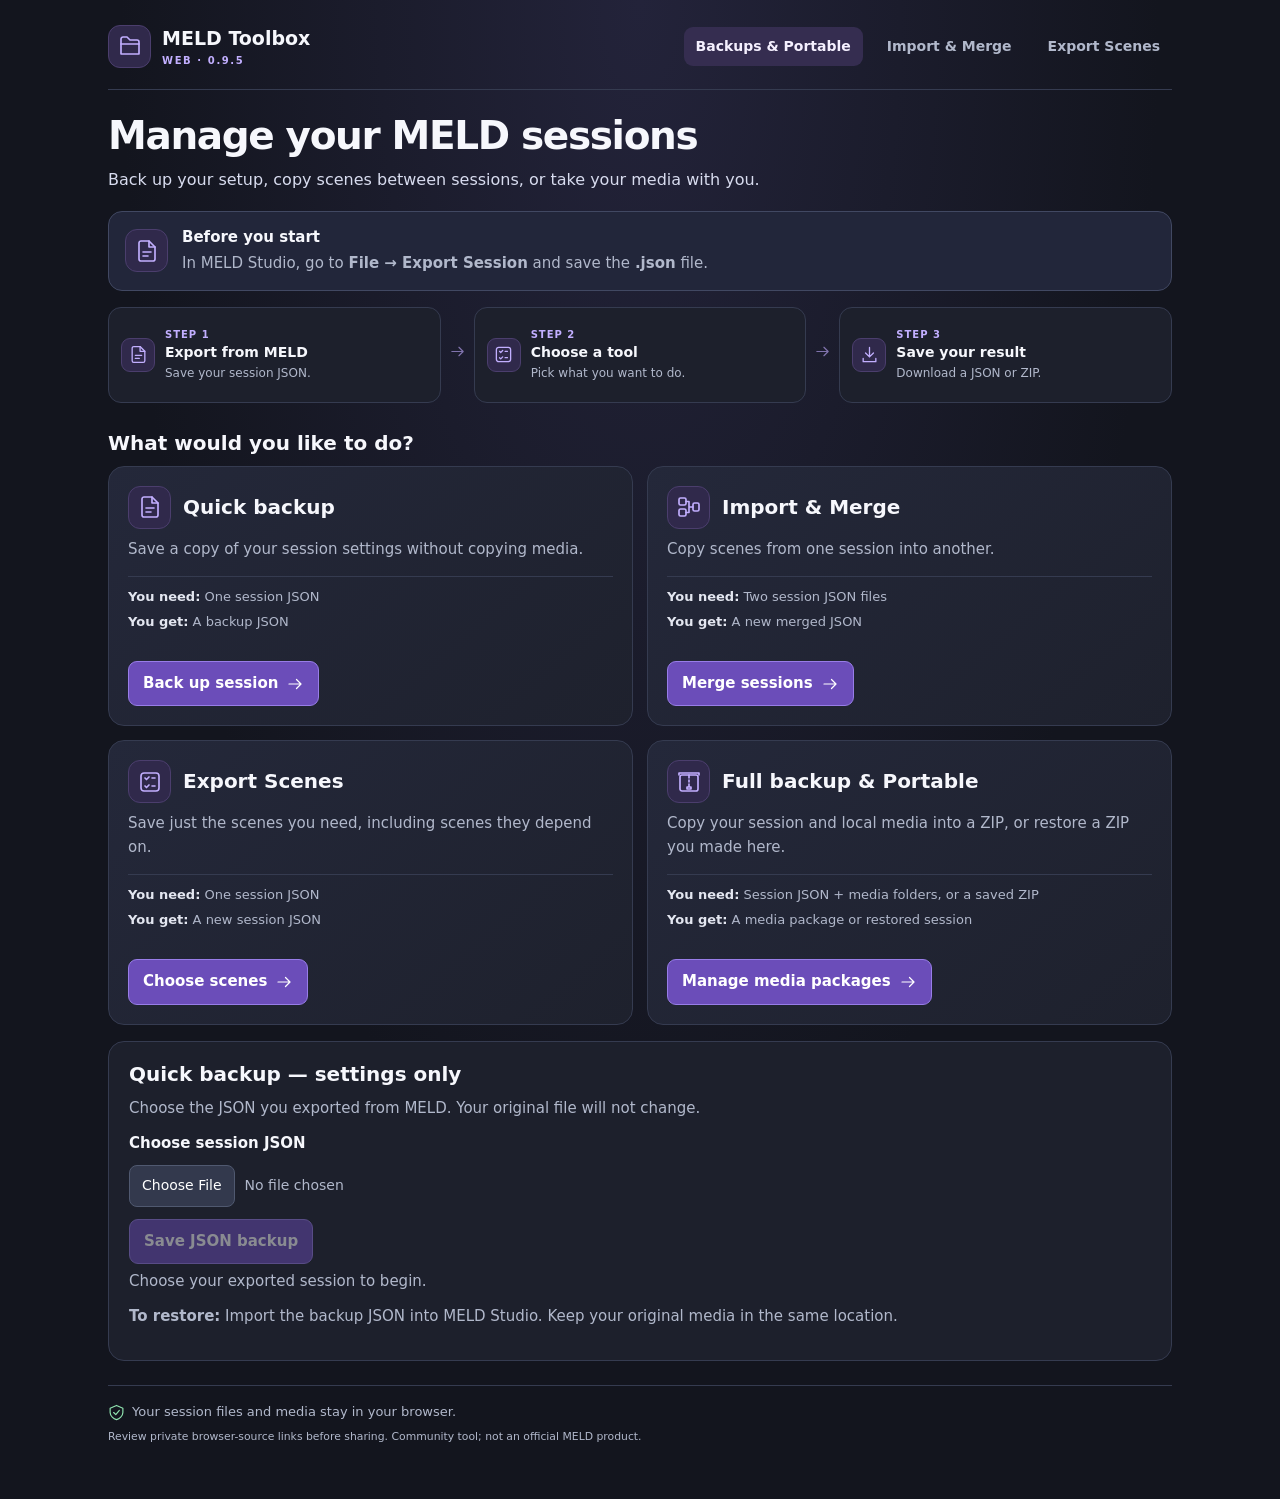
==== index.html @ 85352651 "Add files via upload" ====
<!doctype html>
<html lang="en"><head><meta charset="utf-8"/><meta content="width=device-width, initial-scale=1" name="viewport"/><meta content="default-src 'none'; script-src 'self'; style-src 'self' 'unsafe-inline'; img-src 'self' data: blob:; connect-src 'none'; base-uri 'none'; form-action 'none'; object-src 'none'" http-equiv="Content-Security-Policy"/><title>MELD Toolbox | Backups</title><link href="style.css" rel="stylesheet"/></head><body><main><header class="topbar"><a class="brand" href="index.html"><span class="brandmark"><svg aria-hidden="true" viewBox="0 0 24 24" fill="none" stroke="currentColor" stroke-width="1.65" stroke-linecap="round" stroke-linejoin="round"><path d="M3 7V5a2 2 0 0 1 2-2h4l3 3h7a2 2 0 0 1 2 2v12H3z"/><path d="M3 10h18"/></svg></span><span>MELD Toolbox<small>WEB · 0.9.5</small></span></a><nav aria-label="Main navigation"><a href="index.html" aria-current="page">Backups &amp; Portable</a><a href="production-merge.html">Import &amp; Merge</a><a href="production-manager.html">Export Scenes</a></nav></header><section class="intro"><h1>Manage your MELD sessions</h1><p class="lead">Back up your setup, copy scenes between sessions, or take your media with you.</p><div class="start"><span class="symbol"><svg aria-hidden="true" viewBox="0 0 24 24" fill="none" stroke="currentColor" stroke-width="1.65" stroke-linecap="round" stroke-linejoin="round"><path d="M14 2H6a2 2 0 0 0-2 2v16a2 2 0 0 0 2 2h12a2 2 0 0 0 2-2V8z"/><path d="M14 2v6h6M8 13h8M8 17h5"/></svg></span><div><strong>Before you start</strong><p>In MELD Studio, go to <strong>File → Export Session</strong> and save the <strong>.json</strong> file.</p></div></div><div class="flow" aria-label="Workflow"><div class="flow-step"><span class="symbol"><svg aria-hidden="true" viewBox="0 0 24 24" fill="none" stroke="currentColor" stroke-width="1.65" stroke-linecap="round" stroke-linejoin="round"><path d="M14 2H6a2 2 0 0 0-2 2v16a2 2 0 0 0 2 2h12a2 2 0 0 0 2-2V8z"/><path d="M14 2v6h6M8 13h8M8 17h5"/></svg></span><div><span class="step-index">STEP 1</span><strong>Export from MELD</strong><small>Save your session JSON.</small></div></div><span class="flow-arrow"><svg aria-hidden="true" viewBox="0 0 24 24" fill="none" stroke="currentColor" stroke-width="1.65" stroke-linecap="round" stroke-linejoin="round"><path d="M4 12h16m-6-6 6 6-6 6"/></svg></span><div class="flow-step"><span class="symbol"><svg aria-hidden="true" viewBox="0 0 24 24" fill="none" stroke="currentColor" stroke-width="1.65" stroke-linecap="round" stroke-linejoin="round"><rect x="3" y="3" width="18" height="18" rx="3"/><path d="m7 8 1.5 1.5L11 7m-4 9 1.5 1.5L11 15M14 8h3m-3 8h3"/></svg></span><div><span class="step-index">STEP 2</span><strong>Choose a tool</strong><small>Pick what you want to do.</small></div></div><span class="flow-arrow"><svg aria-hidden="true" viewBox="0 0 24 24" fill="none" stroke="currentColor" stroke-width="1.65" stroke-linecap="round" stroke-linejoin="round"><path d="M4 12h16m-6-6 6 6-6 6"/></svg></span><div class="flow-step"><span class="symbol"><svg aria-hidden="true" viewBox="0 0 24 24" fill="none" stroke="currentColor" stroke-width="1.65" stroke-linecap="round" stroke-linejoin="round"><path d="M12 3v12m-5-5 5 5 5-5M4 17v4h16v-4"/></svg></span><div><span class="step-index">STEP 3</span><strong>Save your result</strong><small>Download a JSON or ZIP.</small></div></div></div></section><h2 class="section-title">What would you like to do?</h2><div class="workflow-grid"><section class="workflow"><div class="card-top"><span class="symbol"><svg aria-hidden="true" viewBox="0 0 24 24" fill="none" stroke="currentColor" stroke-width="1.65" stroke-linecap="round" stroke-linejoin="round"><path d="M14 2H6a2 2 0 0 0-2 2v16a2 2 0 0 0 2 2h12a2 2 0 0 0 2-2V8z"/><path d="M14 2v6h6M8 13h8M8 17h5"/></svg></span><h2>Quick backup</h2></div><p>Save a copy of your session settings without copying media.</p><div class="meta"><span><b>You need:</b> One session JSON</span><span><b>You get:</b> A backup JSON</span></div><a class="action primary" href="#quick-backup">Back up session <svg style="width:18px;height:18px" aria-hidden="true" viewBox="0 0 24 24" fill="none" stroke="currentColor" stroke-width="1.65" stroke-linecap="round" stroke-linejoin="round"><path d="M4 12h16m-6-6 6 6-6 6"/></svg></a></section><section class="workflow"><div class="card-top"><span class="symbol"><svg aria-hidden="true" viewBox="0 0 24 24" fill="none" stroke="currentColor" stroke-width="1.65" stroke-linecap="round" stroke-linejoin="round"><rect x="2" y="3" width="7" height="7" rx="1.5"/><rect x="2" y="14" width="7" height="7" rx="1.5"/><rect x="16" y="8" width="6" height="8" rx="1.5"/><path d="M9 6.5h3v11H9m3-5.5h4"/></svg></span><h2>Import &amp; Merge</h2></div><p>Copy scenes from one session into another.</p><div class="meta"><span><b>You need:</b> Two session JSON files</span><span><b>You get:</b> A new merged JSON</span></div><a class="action primary" href="production-merge.html">Merge sessions <svg style="width:18px;height:18px" aria-hidden="true" viewBox="0 0 24 24" fill="none" stroke="currentColor" stroke-width="1.65" stroke-linecap="round" stroke-linejoin="round"><path d="M4 12h16m-6-6 6 6-6 6"/></svg></a></section><section class="workflow"><div class="card-top"><span class="symbol"><svg aria-hidden="true" viewBox="0 0 24 24" fill="none" stroke="currentColor" stroke-width="1.65" stroke-linecap="round" stroke-linejoin="round"><rect x="3" y="3" width="18" height="18" rx="3"/><path d="m7 8 1.5 1.5L11 7m-4 9 1.5 1.5L11 15M14 8h3m-3 8h3"/></svg></span><h2>Export Scenes</h2></div><p>Save just the scenes you need, including scenes they depend on.</p><div class="meta"><span><b>You need:</b> One session JSON</span><span><b>You get:</b> A new session JSON</span></div><a class="action primary" href="production-manager.html">Choose scenes <svg style="width:18px;height:18px" aria-hidden="true" viewBox="0 0 24 24" fill="none" stroke="currentColor" stroke-width="1.65" stroke-linecap="round" stroke-linejoin="round"><path d="M4 12h16m-6-6 6 6-6 6"/></svg></a></section><section class="workflow"><div class="card-top"><span class="symbol"><svg aria-hidden="true" viewBox="0 0 24 24" fill="none" stroke="currentColor" stroke-width="1.65" stroke-linecap="round" stroke-linejoin="round"><rect x="3" y="5" width="18" height="16" rx="2"/><path d="M2 5V3h20v2M12 5v3m0 2v2m0 2v3m-2 0h4v2h-4z"/></svg></span><h2>Full backup &amp; Portable</h2></div><p>Copy your session and local media into a ZIP, or restore a ZIP you made here.</p><div class="meta"><span><b>You need:</b> Session JSON + media folders, or a saved ZIP</span><span><b>You get:</b> A media package or restored session</span></div><a class="action primary" href="portable.html">Manage media packages <svg style="width:18px;height:18px" aria-hidden="true" viewBox="0 0 24 24" fill="none" stroke="currentColor" stroke-width="1.65" stroke-linecap="round" stroke-linejoin="round"><path d="M4 12h16m-6-6 6 6-6 6"/></svg></a></section></div><section class="panel" id="quick-backup"><h2>Quick backup — settings only</h2><p>Choose the JSON you exported from MELD. Your original file will not change.</p><label for="sessionFile"><strong>Choose session JSON</strong></label><input type="file" id="sessionFile" accept=".json,application/json"><button id="save" class="primary" disabled>Save JSON backup</button><p id="status" role="status" aria-live="polite">Choose your exported session to begin.</p><p><strong>To restore:</strong> Import the backup JSON into MELD Studio. Keep your original media in the same location.</p></section><footer><span><svg aria-hidden="true" viewBox="0 0 24 24" fill="none" stroke="currentColor" stroke-width="1.65" stroke-linecap="round" stroke-linejoin="round"><path d="m12 2 9 4v6c0 5-5 9-9 10-4-1-9-5-9-10V6z"/><path d="m8 12 3 3 5-6"/></svg> Your session files and media stay in your browser.</span><small>Review private browser-source links before sharing. Community tool; not an official MELD product.</small></footer></main><script src="backup-web.js"></script></body></html>
---- style.css ----
:root{color-scheme:dark;--bg:#13151e;--panel:#1d202c;--panel2:#242839;--border:#353b50;--muted:#b1b8cb;--text:#f6f7fc;--purple:#c2afff;--accent:#8064d8;--green:#90e4b0;--red:#ffabb1;--gold:#f2d091}*{box-sizing:border-box}body{margin:0;background:radial-gradient(ellipse at 50% 0,#23233a 0,transparent 520px),var(--bg);color:var(--text);font:15px/1.55 system-ui,-apple-system,"Segoe UI",sans-serif}main{max-width:1120px;margin:auto;padding:24px 28px 38px}a{color:var(--purple)}.topbar,.row,nav{display:flex;align-items:center;gap:12px;flex-wrap:wrap}.topbar{justify-content:space-between;border-bottom:1px solid var(--border);padding-bottom:20px;margin-bottom:24px}.brand{display:flex;align-items:center;gap:11px;color:var(--text);font-size:19px;font-weight:750;text-decoration:none}.brand small{display:block;letter-spacing:1.6px;font-size:10px;color:var(--purple)}.brandmark,.symbol{display:inline-flex;align-items:center;justify-content:center;color:var(--purple);background:#30294b;border:1px solid #4b3e6d;border-radius:12px;width:43px;height:43px;flex:0 0 auto}.brandmark svg,.symbol svg{width:24px;height:24px}nav a{color:var(--muted);text-decoration:none;padding:9px 12px;border-radius:9px;font-size:14px;font-weight:600}nav a[aria-current]{background:#352d50;color:#f5f0ff}nav a:hover{background:var(--panel2);color:#fff}h1{font-size:clamp(28px,4vw,39px);line-height:1.14;letter-spacing:-.035em;margin:0 0 10px}h2{font-size:20px;line-height:1.25;margin:0 0 10px}h3{font-size:16px;margin:0 0 6px}p{margin:6px 0 12px;color:var(--muted)}.lead{font-size:16px;max-width:800px;color:#d8dcef;margin-bottom:18px}.start{display:flex;gap:14px;align-items:center;background:#22263a;border:1px solid #414862;border-radius:14px;padding:14px 16px;margin:16px 0}.start p{margin:3px 0 0}.start strong{font-size:15px}.flow{display:flex;align-items:center;gap:8px;margin:16px 0 24px}.flow-step{flex:1;min-width:0;display:flex;gap:10px;align-items:center;background:var(--panel);border:1px solid var(--border);border-radius:13px;padding:12px;min-height:96px}.flow-step .symbol{width:34px;height:34px;border-radius:9px}.flow-step .symbol svg{width:19px;height:19px}.step-index{font-size:10px;letter-spacing:1px;color:var(--purple);font-weight:750;display:block}.flow-step strong{display:block;font-size:14px}.flow-step small{display:block;font-size:12px;color:var(--muted)}.flow-arrow{color:#8073ad;flex:0 0 17px}.flow-arrow svg{width:17px;height:17px}.panel{background:var(--panel);border:1px solid var(--border);border-radius:16px;padding:20px;margin:16px 0;min-width:0}.workflow-grid,.columns,.subgrid{display:grid;grid-template-columns:repeat(2,minmax(0,1fr));gap:14px}.workflow{background:linear-gradient(140deg,#24283a,#1e212d);border:1px solid var(--border);border-radius:16px;padding:19px;display:flex;flex-direction:column;gap:9px;min-width:0}.workflow h2{margin:0}.workflow p{margin:0}.workflow .action{margin-top:auto;align-self:flex-start}.card-top{display:flex;gap:12px;align-items:center}.meta{display:grid;gap:5px;margin:6px 0 10px;padding:10px 0;border-top:1px solid var(--border);font-size:13px;color:var(--muted)}.meta b{color:#e3e6f0}.card{background:#171a24;border:1px solid var(--border);border-radius:12px;padding:16px;min-width:0}.grid{display:grid;grid-template-columns:repeat(auto-fit,minmax(128px,1fr));gap:10px}.stat{background:#171a24;border:1px solid var(--border);padding:12px;border-radius:10px}.stat b{display:block;font-size:23px}.stat small{color:var(--muted)}button,input,select{font:inherit}button,.action{display:inline-flex;align-items:center;justify-content:center;gap:8px;background:#33394d;border:1px solid #4b536c;border-radius:9px;padding:10px 14px;color:#fff;text-decoration:none;cursor:pointer;font-weight:650;min-height:42px}button.primary,.action.primary,#save{background:#6b4db9;border-color:#987de8}button:hover:not(:disabled),.action:hover{filter:brightness(1.14)}button:disabled{opacity:.48;cursor:not-allowed}button:focus-visible,a:focus-visible,input:focus-visible,select:focus-visible{outline:3px solid var(--purple);outline-offset:3px}input[type=file]{display:block;margin:10px 0 12px;max-width:100%;width:100%;font-size:14px;color:var(--muted)}input::file-selector-button{font:inherit;background:#33394d;color:#fff;border:1px solid #505970;padding:9px 12px;border-radius:8px;cursor:pointer;margin-right:10px}input:disabled::file-selector-button{opacity:.45;cursor:not-allowed}select,input[type=text],#search{background:#151822;color:var(--text);border:1px solid #4c556f;border-radius:8px;padding:9px;max-width:100%}input[type=text],#search{width:100%;margin:8px 0}input[type=checkbox],input[type=radio]{accent-color:#a58af3;flex-shrink:0;width:17px;height:17px;vertical-align:middle;margin:0 7px 0 0}label{cursor:pointer}small,.helper{color:var(--muted)}.ok{color:var(--green)!important}.err{color:var(--red)!important}.warn{color:var(--gold)!important}.notice{border-left:3px solid #bc9857;background:#2b271f;color:#f2dfb9;padding:12px 15px;margin:12px 0;border-radius:0 9px 9px 0}.notice p{color:inherit}.scene{display:flex;align-items:flex-start;gap:12px;justify-content:space-between;border-bottom:1px solid var(--border);padding:11px 4px}.scene label{display:flex;align-items:center;gap:5px;flex:1}.scene>div:first-child{flex:1;min-width:0}.scene small{display:block;overflow-wrap:anywhere}.policy{min-width:145px}.scroll{max-height:470px;overflow:auto}.asset{padding:12px 0;border-top:1px solid var(--border);overflow-wrap:anywhere}.asset input{margin:8px 0}#scenes{max-height:300px;overflow:auto}#assets{max-height:480px;overflow:auto}#report,#buildStatus,#restoreStatus,#status{white-space:pre-wrap;overflow-wrap:anywhere}.mode-card{display:block;border:1px solid var(--border);background:#171a24;border-radius:12px;padding:12px;margin:8px 0}.mode-card small{display:block;margin:4px 0 0 25px}.mode-card:has(input:checked){border-color:#9982e8;background:#2b2641}.choices{display:grid;grid-template-columns:repeat(4,minmax(0,1fr));gap:9px;margin:12px 0}.choice{background:#171a24;border:1px solid var(--border);border-radius:11px;padding:12px}.choice strong,.choice small{display:block}.choice svg{width:100%;max-width:112px;height:36px;display:block;margin:0 0 7px}.panel label.row{align-items:flex-start;flex-wrap:nowrap;margin:12px 0}table{width:100%;border-collapse:collapse}th,td{text-align:left;vertical-align:top;padding:8px 6px;border-bottom:1px solid var(--border);overflow-wrap:anywhere}th{color:var(--muted);font-size:12px}.section-title{margin-top:28px}.jump{display:flex;gap:12px;flex-wrap:wrap;margin:12px 0}footer{border-top:1px solid var(--border);margin-top:24px;padding:16px 0;color:var(--muted);font-size:13px;display:grid;gap:6px}footer span{display:flex;align-items:center;gap:7px}footer svg{width:17px;height:17px;color:var(--green)}[hidden]{display:none!important}@media(max-width:850px){.flow{display:grid;grid-template-columns:repeat(2,minmax(0,1fr))}.flow-arrow{display:none}.choices{grid-template-columns:repeat(2,minmax(0,1fr))}.topbar{gap:15px}}@media(max-width:600px){main{padding:16px}.workflow-grid,.columns,.subgrid,.flow{grid-template-columns:1fr}.flow-step{min-height:70px}.panel{padding:15px}.scene{flex-wrap:wrap}.policy{min-width:120px}nav{gap:3px}nav a{padding:8px;font-size:13px}.choices{grid-template-columns:1fr 1fr}.row{gap:8px}}
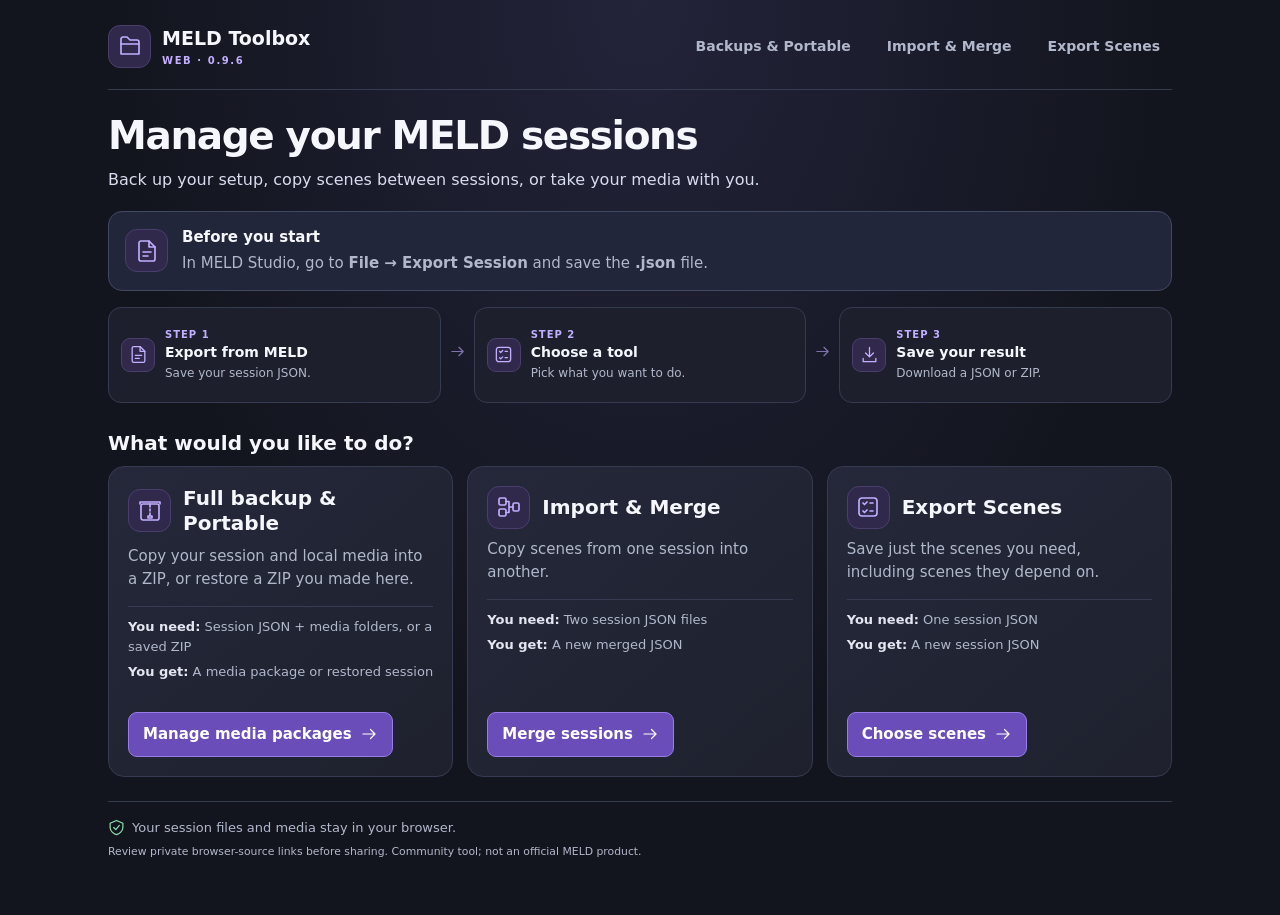
==== commit 72605551: "Add files via upload" ====
--- a/index.html
+++ b/index.html
@@ -1,2 +1,3 @@
-<!doctype html>
-<html lang="en"><head><meta charset="utf-8"/><meta content="width=device-width, initial-scale=1" name="viewport"/><meta content="default-src 'none'; script-src 'self'; style-src 'self' 'unsafe-inline'; img-src 'self' data: blob:; connect-src 'none'; base-uri 'none'; form-action 'none'; object-src 'none'" http-equiv="Content-Security-Policy"/><title>MELD Toolbox | Backups</title><link href="style.css" rel="stylesheet"/></head><body><main><header class="topbar"><a class="brand" href="index.html"><span class="brandmark"><svg aria-hidden="true" viewBox="0 0 24 24" fill="none" stroke="currentColor" stroke-width="1.65" stroke-linecap="round" stroke-linejoin="round"><path d="M3 7V5a2 2 0 0 1 2-2h4l3 3h7a2 2 0 0 1 2 2v12H3z"/><path d="M3 10h18"/></svg></span><span>MELD Toolbox<small>WEB · 0.9.5</small></span></a><nav aria-label="Main navigation"><a href="index.html" aria-current="page">Backups &amp; Portable</a><a href="production-merge.html">Import &amp; Merge</a><a href="production-manager.html">Export Scenes</a></nav></header><section class="intro"><h1>Manage your MELD sessions</h1><p class="lead">Back up your setup, copy scenes between sessions, or take your media with you.</p><div class="start"><span class="symbol"><svg aria-hidden="true" viewBox="0 0 24 24" fill="none" stroke="currentColor" stroke-width="1.65" stroke-linecap="round" stroke-linejoin="round"><path d="M14 2H6a2 2 0 0 0-2 2v16a2 2 0 0 0 2 2h12a2 2 0 0 0 2-2V8z"/><path d="M14 2v6h6M8 13h8M8 17h5"/></svg></span><div><strong>Before you start</strong><p>In MELD Studio, go to <strong>File → Export Session</strong> and save the <strong>.json</strong> file.</p></div></div><div class="flow" aria-label="Workflow"><div class="flow-step"><span class="symbol"><svg aria-hidden="true" viewBox="0 0 24 24" fill="none" stroke="currentColor" stroke-width="1.65" stroke-linecap="round" stroke-linejoin="round"><path d="M14 2H6a2 2 0 0 0-2 2v16a2 2 0 0 0 2 2h12a2 2 0 0 0 2-2V8z"/><path d="M14 2v6h6M8 13h8M8 17h5"/></svg></span><div><span class="step-index">STEP 1</span><strong>Export from MELD</strong><small>Save your session JSON.</small></div></div><span class="flow-arrow"><svg aria-hidden="true" viewBox="0 0 24 24" fill="none" stroke="currentColor" stroke-width="1.65" stroke-linecap="round" stroke-linejoin="round"><path d="M4 12h16m-6-6 6 6-6 6"/></svg></span><div class="flow-step"><span class="symbol"><svg aria-hidden="true" viewBox="0 0 24 24" fill="none" stroke="currentColor" stroke-width="1.65" stroke-linecap="round" stroke-linejoin="round"><rect x="3" y="3" width="18" height="18" rx="3"/><path d="m7 8 1.5 1.5L11 7m-4 9 1.5 1.5L11 15M14 8h3m-3 8h3"/></svg></span><div><span class="step-index">STEP 2</span><strong>Choose a tool</strong><small>Pick what you want to do.</small></div></div><span class="flow-arrow"><svg aria-hidden="true" viewBox="0 0 24 24" fill="none" stroke="currentColor" stroke-width="1.65" stroke-linecap="round" stroke-linejoin="round"><path d="M4 12h16m-6-6 6 6-6 6"/></svg></span><div class="flow-step"><span class="symbol"><svg aria-hidden="true" viewBox="0 0 24 24" fill="none" stroke="currentColor" stroke-width="1.65" stroke-linecap="round" stroke-linejoin="round"><path d="M12 3v12m-5-5 5 5 5-5M4 17v4h16v-4"/></svg></span><div><span class="step-index">STEP 3</span><strong>Save your result</strong><small>Download a JSON or ZIP.</small></div></div></div></section><h2 class="section-title">What would you like to do?</h2><div class="workflow-grid"><section class="workflow"><div class="card-top"><span class="symbol"><svg aria-hidden="true" viewBox="0 0 24 24" fill="none" stroke="currentColor" stroke-width="1.65" stroke-linecap="round" stroke-linejoin="round"><path d="M14 2H6a2 2 0 0 0-2 2v16a2 2 0 0 0 2 2h12a2 2 0 0 0 2-2V8z"/><path d="M14 2v6h6M8 13h8M8 17h5"/></svg></span><h2>Quick backup</h2></div><p>Save a copy of your session settings without copying media.</p><div class="meta"><span><b>You need:</b> One session JSON</span><span><b>You get:</b> A backup JSON</span></div><a class="action primary" href="#quick-backup">Back up session <svg style="width:18px;height:18px" aria-hidden="true" viewBox="0 0 24 24" fill="none" stroke="currentColor" stroke-width="1.65" stroke-linecap="round" stroke-linejoin="round"><path d="M4 12h16m-6-6 6 6-6 6"/></svg></a></section><section class="workflow"><div class="card-top"><span class="symbol"><svg aria-hidden="true" viewBox="0 0 24 24" fill="none" stroke="currentColor" stroke-width="1.65" stroke-linecap="round" stroke-linejoin="round"><rect x="2" y="3" width="7" height="7" rx="1.5"/><rect x="2" y="14" width="7" height="7" rx="1.5"/><rect x="16" y="8" width="6" height="8" rx="1.5"/><path d="M9 6.5h3v11H9m3-5.5h4"/></svg></span><h2>Import &amp; Merge</h2></div><p>Copy scenes from one session into another.</p><div class="meta"><span><b>You need:</b> Two session JSON files</span><span><b>You get:</b> A new merged JSON</span></div><a class="action primary" href="production-merge.html">Merge sessions <svg style="width:18px;height:18px" aria-hidden="true" viewBox="0 0 24 24" fill="none" stroke="currentColor" stroke-width="1.65" stroke-linecap="round" stroke-linejoin="round"><path d="M4 12h16m-6-6 6 6-6 6"/></svg></a></section><section class="workflow"><div class="card-top"><span class="symbol"><svg aria-hidden="true" viewBox="0 0 24 24" fill="none" stroke="currentColor" stroke-width="1.65" stroke-linecap="round" stroke-linejoin="round"><rect x="3" y="3" width="18" height="18" rx="3"/><path d="m7 8 1.5 1.5L11 7m-4 9 1.5 1.5L11 15M14 8h3m-3 8h3"/></svg></span><h2>Export Scenes</h2></div><p>Save just the scenes you need, including scenes they depend on.</p><div class="meta"><span><b>You need:</b> One session JSON</span><span><b>You get:</b> A new session JSON</span></div><a class="action primary" href="production-manager.html">Choose scenes <svg style="width:18px;height:18px" aria-hidden="true" viewBox="0 0 24 24" fill="none" stroke="currentColor" stroke-width="1.65" stroke-linecap="round" stroke-linejoin="round"><path d="M4 12h16m-6-6 6 6-6 6"/></svg></a></section><section class="workflow"><div class="card-top"><span class="symbol"><svg aria-hidden="true" viewBox="0 0 24 24" fill="none" stroke="currentColor" stroke-width="1.65" stroke-linecap="round" stroke-linejoin="round"><rect x="3" y="5" width="18" height="16" rx="2"/><path d="M2 5V3h20v2M12 5v3m0 2v2m0 2v3m-2 0h4v2h-4z"/></svg></span><h2>Full backup &amp; Portable</h2></div><p>Copy your session and local media into a ZIP, or restore a ZIP you made here.</p><div class="meta"><span><b>You need:</b> Session JSON + media folders, or a saved ZIP</span><span><b>You get:</b> A media package or restored session</span></div><a class="action primary" href="portable.html">Manage media packages <svg style="width:18px;height:18px" aria-hidden="true" viewBox="0 0 24 24" fill="none" stroke="currentColor" stroke-width="1.65" stroke-linecap="round" stroke-linejoin="round"><path d="M4 12h16m-6-6 6 6-6 6"/></svg></a></section></div><section class="panel" id="quick-backup"><h2>Quick backup — settings only</h2><p>Choose the JSON you exported from MELD. Your original file will not change.</p><label for="sessionFile"><strong>Choose session JSON</strong></label><input type="file" id="sessionFile" accept=".json,application/json"><button id="save" class="primary" disabled>Save JSON backup</button><p id="status" role="status" aria-live="polite">Choose your exported session to begin.</p><p><strong>To restore:</strong> Import the backup JSON into MELD Studio. Keep your original media in the same location.</p></section><footer><span><svg aria-hidden="true" viewBox="0 0 24 24" fill="none" stroke="currentColor" stroke-width="1.65" stroke-linecap="round" stroke-linejoin="round"><path d="m12 2 9 4v6c0 5-5 9-9 10-4-1-9-5-9-10V6z"/><path d="m8 12 3 3 5-6"/></svg> Your session files and media stay in your browser.</span><small>Review private browser-source links before sharing. Community tool; not an official MELD product.</small></footer></main><script src="backup-web.js"></script></body></html>+<!DOCTYPE html>
+
+<html lang="en"><head><meta charset="utf-8"/><meta content="width=device-width, initial-scale=1" name="viewport"/><meta content="default-src 'none'; script-src 'self'; style-src 'self' 'unsafe-inline'; img-src 'self' data: blob:; connect-src 'none'; base-uri 'none'; form-action 'none'; object-src 'none'" http-equiv="Content-Security-Policy"/><title>MELD Toolbox</title><link href="style.css?v=096" rel="stylesheet"/></head><body><main><header class="topbar"><a class="brand" href="index.html"><span class="brandmark"><svg aria-hidden="true" fill="none" stroke="currentColor" stroke-linecap="round" stroke-linejoin="round" stroke-width="1.65" viewbox="0 0 24 24"><path d="M3 7V5a2 2 0 0 1 2-2h4l3 3h7a2 2 0 0 1 2 2v12H3z"></path><path d="M3 10h18"></path></svg></span><span>MELD Toolbox<small>WEB · 0.9.6</small></span></a><nav aria-label="Main navigation"><a href="portable.html">Backups &amp; Portable</a><a href="production-merge.html">Import &amp; Merge</a><a href="production-manager.html">Export Scenes</a></nav></header><section class="intro"><h1>Manage your MELD sessions</h1><p class="lead">Back up your setup, copy scenes between sessions, or take your media with you.</p><div class="start"><span class="symbol"><svg aria-hidden="true" fill="none" stroke="currentColor" stroke-linecap="round" stroke-linejoin="round" stroke-width="1.65" viewbox="0 0 24 24"><path d="M14 2H6a2 2 0 0 0-2 2v16a2 2 0 0 0 2 2h12a2 2 0 0 0 2-2V8z"></path><path d="M14 2v6h6M8 13h8M8 17h5"></path></svg></span><div><strong>Before you start</strong><p>In MELD Studio, go to <strong>File → Export Session</strong> and save the <strong>.json</strong> file.</p></div></div><div aria-label="Workflow" class="flow"><div class="flow-step"><span class="symbol"><svg aria-hidden="true" fill="none" stroke="currentColor" stroke-linecap="round" stroke-linejoin="round" stroke-width="1.65" viewbox="0 0 24 24"><path d="M14 2H6a2 2 0 0 0-2 2v16a2 2 0 0 0 2 2h12a2 2 0 0 0 2-2V8z"></path><path d="M14 2v6h6M8 13h8M8 17h5"></path></svg></span><div><span class="step-index">STEP 1</span><strong>Export from MELD</strong><small>Save your session JSON.</small></div></div><span class="flow-arrow"><svg aria-hidden="true" fill="none" stroke="currentColor" stroke-linecap="round" stroke-linejoin="round" stroke-width="1.65" viewbox="0 0 24 24"><path d="M4 12h16m-6-6 6 6-6 6"></path></svg></span><div class="flow-step"><span class="symbol"><svg aria-hidden="true" fill="none" stroke="currentColor" stroke-linecap="round" stroke-linejoin="round" stroke-width="1.65" viewbox="0 0 24 24"><rect height="18" rx="3" width="18" x="3" y="3"></rect><path d="m7 8 1.5 1.5L11 7m-4 9 1.5 1.5L11 15M14 8h3m-3 8h3"></path></svg></span><div><span class="step-index">STEP 2</span><strong>Choose a tool</strong><small>Pick what you want to do.</small></div></div><span class="flow-arrow"><svg aria-hidden="true" fill="none" stroke="currentColor" stroke-linecap="round" stroke-linejoin="round" stroke-width="1.65" viewbox="0 0 24 24"><path d="M4 12h16m-6-6 6 6-6 6"></path></svg></span><div class="flow-step"><span class="symbol"><svg aria-hidden="true" fill="none" stroke="currentColor" stroke-linecap="round" stroke-linejoin="round" stroke-width="1.65" viewbox="0 0 24 24"><path d="M12 3v12m-5-5 5 5 5-5M4 17v4h16v-4"></path></svg></span><div><span class="step-index">STEP 3</span><strong>Save your result</strong><small>Download a JSON or ZIP.</small></div></div></div></section><h2 class="section-title">What would you like to do?</h2><div class="workflow-grid three"><section class="workflow"><div class="card-top"><span class="symbol"><svg aria-hidden="true" fill="none" stroke="currentColor" stroke-linecap="round" stroke-linejoin="round" stroke-width="1.65" viewbox="0 0 24 24"><rect height="16" rx="2" width="18" x="3" y="5"></rect><path d="M2 5V3h20v2M12 5v3m0 2v2m0 2v3m-2 0h4v2h-4z"></path></svg></span><h2>Full backup &amp; Portable</h2></div><p>Copy your session and local media into a ZIP, or restore a ZIP you made here.</p><div class="meta"><span><b>You need:</b> Session JSON + media folders, or a saved ZIP</span><span><b>You get:</b> A media package or restored session</span></div><a class="action primary" href="portable.html">Manage media packages <svg aria-hidden="true" fill="none" stroke="currentColor" stroke-linecap="round" stroke-linejoin="round" stroke-width="1.65" style="width:18px;height:18px" viewbox="0 0 24 24"><path d="M4 12h16m-6-6 6 6-6 6"></path></svg></a></section><section class="workflow"><div class="card-top"><span class="symbol"><svg aria-hidden="true" fill="none" stroke="currentColor" stroke-linecap="round" stroke-linejoin="round" stroke-width="1.65" viewbox="0 0 24 24"><rect height="7" rx="1.5" width="7" x="2" y="3"></rect><rect height="7" rx="1.5" width="7" x="2" y="14"></rect><rect height="8" rx="1.5" width="6" x="16" y="8"></rect><path d="M9 6.5h3v11H9m3-5.5h4"></path></svg></span><h2>Import &amp; Merge</h2></div><p>Copy scenes from one session into another.</p><div class="meta"><span><b>You need:</b> Two session JSON files</span><span><b>You get:</b> A new merged JSON</span></div><a class="action primary" href="production-merge.html">Merge sessions <svg aria-hidden="true" fill="none" stroke="currentColor" stroke-linecap="round" stroke-linejoin="round" stroke-width="1.65" style="width:18px;height:18px" viewbox="0 0 24 24"><path d="M4 12h16m-6-6 6 6-6 6"></path></svg></a></section><section class="workflow"><div class="card-top"><span class="symbol"><svg aria-hidden="true" fill="none" stroke="currentColor" stroke-linecap="round" stroke-linejoin="round" stroke-width="1.65" viewbox="0 0 24 24"><rect height="18" rx="3" width="18" x="3" y="3"></rect><path d="m7 8 1.5 1.5L11 7m-4 9 1.5 1.5L11 15M14 8h3m-3 8h3"></path></svg></span><h2>Export Scenes</h2></div><p>Save just the scenes you need, including scenes they depend on.</p><div class="meta"><span><b>You need:</b> One session JSON</span><span><b>You get:</b> A new session JSON</span></div><a class="action primary" href="production-manager.html">Choose scenes <svg aria-hidden="true" fill="none" stroke="currentColor" stroke-linecap="round" stroke-linejoin="round" stroke-width="1.65" style="width:18px;height:18px" viewbox="0 0 24 24"><path d="M4 12h16m-6-6 6 6-6 6"></path></svg></a></section></div><footer><span><svg aria-hidden="true" fill="none" stroke="currentColor" stroke-linecap="round" stroke-linejoin="round" stroke-width="1.65" viewbox="0 0 24 24"><path d="m12 2 9 4v6c0 5-5 9-9 10-4-1-9-5-9-10V6z"></path><path d="m8 12 3 3 5-6"></path></svg> Your session files and media stay in your browser.</span><small>Review private browser-source links before sharing. Community tool; not an official MELD product.</small></footer></main></body></html>
--- a/style.css
+++ b/style.css
@@ -1,2 +1,4 @@
 
 :root{color-scheme:dark;--bg:#13151e;--panel:#1d202c;--panel2:#242839;--border:#353b50;--muted:#b1b8cb;--text:#f6f7fc;--purple:#c2afff;--accent:#8064d8;--green:#90e4b0;--red:#ffabb1;--gold:#f2d091}*{box-sizing:border-box}body{margin:0;background:radial-gradient(ellipse at 50% 0,#23233a 0,transparent 520px),var(--bg);color:var(--text);font:15px/1.55 system-ui,-apple-system,"Segoe UI",sans-serif}main{max-width:1120px;margin:auto;padding:24px 28px 38px}a{color:var(--purple)}.topbar,.row,nav{display:flex;align-items:center;gap:12px;flex-wrap:wrap}.topbar{justify-content:space-between;border-bottom:1px solid var(--border);padding-bottom:20px;margin-bottom:24px}.brand{display:flex;align-items:center;gap:11px;color:var(--text);font-size:19px;font-weight:750;text-decoration:none}.brand small{display:block;letter-spacing:1.6px;font-size:10px;color:var(--purple)}.brandmark,.symbol{display:inline-flex;align-items:center;justify-content:center;color:var(--purple);background:#30294b;border:1px solid #4b3e6d;border-radius:12px;width:43px;height:43px;flex:0 0 auto}.brandmark svg,.symbol svg{width:24px;height:24px}nav a{color:var(--muted);text-decoration:none;padding:9px 12px;border-radius:9px;font-size:14px;font-weight:600}nav a[aria-current]{background:#352d50;color:#f5f0ff}nav a:hover{background:var(--panel2);color:#fff}h1{font-size:clamp(28px,4vw,39px);line-height:1.14;letter-spacing:-.035em;margin:0 0 10px}h2{font-size:20px;line-height:1.25;margin:0 0 10px}h3{font-size:16px;margin:0 0 6px}p{margin:6px 0 12px;color:var(--muted)}.lead{font-size:16px;max-width:800px;color:#d8dcef;margin-bottom:18px}.start{display:flex;gap:14px;align-items:center;background:#22263a;border:1px solid #414862;border-radius:14px;padding:14px 16px;margin:16px 0}.start p{margin:3px 0 0}.start strong{font-size:15px}.flow{display:flex;align-items:center;gap:8px;margin:16px 0 24px}.flow-step{flex:1;min-width:0;display:flex;gap:10px;align-items:center;background:var(--panel);border:1px solid var(--border);border-radius:13px;padding:12px;min-height:96px}.flow-step .symbol{width:34px;height:34px;border-radius:9px}.flow-step .symbol svg{width:19px;height:19px}.step-index{font-size:10px;letter-spacing:1px;color:var(--purple);font-weight:750;display:block}.flow-step strong{display:block;font-size:14px}.flow-step small{display:block;font-size:12px;color:var(--muted)}.flow-arrow{color:#8073ad;flex:0 0 17px}.flow-arrow svg{width:17px;height:17px}.panel{background:var(--panel);border:1px solid var(--border);border-radius:16px;padding:20px;margin:16px 0;min-width:0}.workflow-grid,.columns,.subgrid{display:grid;grid-template-columns:repeat(2,minmax(0,1fr));gap:14px}.workflow{background:linear-gradient(140deg,#24283a,#1e212d);border:1px solid var(--border);border-radius:16px;padding:19px;display:flex;flex-direction:column;gap:9px;min-width:0}.workflow h2{margin:0}.workflow p{margin:0}.workflow .action{margin-top:auto;align-self:flex-start}.card-top{display:flex;gap:12px;align-items:center}.meta{display:grid;gap:5px;margin:6px 0 10px;padding:10px 0;border-top:1px solid var(--border);font-size:13px;color:var(--muted)}.meta b{color:#e3e6f0}.card{background:#171a24;border:1px solid var(--border);border-radius:12px;padding:16px;min-width:0}.grid{display:grid;grid-template-columns:repeat(auto-fit,minmax(128px,1fr));gap:10px}.stat{background:#171a24;border:1px solid var(--border);padding:12px;border-radius:10px}.stat b{display:block;font-size:23px}.stat small{color:var(--muted)}button,input,select{font:inherit}button,.action{display:inline-flex;align-items:center;justify-content:center;gap:8px;background:#33394d;border:1px solid #4b536c;border-radius:9px;padding:10px 14px;color:#fff;text-decoration:none;cursor:pointer;font-weight:650;min-height:42px}button.primary,.action.primary,#save{background:#6b4db9;border-color:#987de8}button:hover:not(:disabled),.action:hover{filter:brightness(1.14)}button:disabled{opacity:.48;cursor:not-allowed}button:focus-visible,a:focus-visible,input:focus-visible,select:focus-visible{outline:3px solid var(--purple);outline-offset:3px}input[type=file]{display:block;margin:10px 0 12px;max-width:100%;width:100%;font-size:14px;color:var(--muted)}input::file-selector-button{font:inherit;background:#33394d;color:#fff;border:1px solid #505970;padding:9px 12px;border-radius:8px;cursor:pointer;margin-right:10px}input:disabled::file-selector-button{opacity:.45;cursor:not-allowed}select,input[type=text],#search{background:#151822;color:var(--text);border:1px solid #4c556f;border-radius:8px;padding:9px;max-width:100%}input[type=text],#search{width:100%;margin:8px 0}input[type=checkbox],input[type=radio]{accent-color:#a58af3;flex-shrink:0;width:17px;height:17px;vertical-align:middle;margin:0 7px 0 0}label{cursor:pointer}small,.helper{color:var(--muted)}.ok{color:var(--green)!important}.err{color:var(--red)!important}.warn{color:var(--gold)!important}.notice{border-left:3px solid #bc9857;background:#2b271f;color:#f2dfb9;padding:12px 15px;margin:12px 0;border-radius:0 9px 9px 0}.notice p{color:inherit}.scene{display:flex;align-items:flex-start;gap:12px;justify-content:space-between;border-bottom:1px solid var(--border);padding:11px 4px}.scene label{display:flex;align-items:center;gap:5px;flex:1}.scene>div:first-child{flex:1;min-width:0}.scene small{display:block;overflow-wrap:anywhere}.policy{min-width:145px}.scroll{max-height:470px;overflow:auto}.asset{padding:12px 0;border-top:1px solid var(--border);overflow-wrap:anywhere}.asset input{margin:8px 0}#scenes{max-height:300px;overflow:auto}#assets{max-height:480px;overflow:auto}#report,#buildStatus,#restoreStatus,#status{white-space:pre-wrap;overflow-wrap:anywhere}.mode-card{display:block;border:1px solid var(--border);background:#171a24;border-radius:12px;padding:12px;margin:8px 0}.mode-card small{display:block;margin:4px 0 0 25px}.mode-card:has(input:checked){border-color:#9982e8;background:#2b2641}.choices{display:grid;grid-template-columns:repeat(4,minmax(0,1fr));gap:9px;margin:12px 0}.choice{background:#171a24;border:1px solid var(--border);border-radius:11px;padding:12px}.choice strong,.choice small{display:block}.choice svg{width:100%;max-width:112px;height:36px;display:block;margin:0 0 7px}.panel label.row{align-items:flex-start;flex-wrap:nowrap;margin:12px 0}table{width:100%;border-collapse:collapse}th,td{text-align:left;vertical-align:top;padding:8px 6px;border-bottom:1px solid var(--border);overflow-wrap:anywhere}th{color:var(--muted);font-size:12px}.section-title{margin-top:28px}.jump{display:flex;gap:12px;flex-wrap:wrap;margin:12px 0}footer{border-top:1px solid var(--border);margin-top:24px;padding:16px 0;color:var(--muted);font-size:13px;display:grid;gap:6px}footer span{display:flex;align-items:center;gap:7px}footer svg{width:17px;height:17px;color:var(--green)}[hidden]{display:none!important}@media(max-width:850px){.flow{display:grid;grid-template-columns:repeat(2,minmax(0,1fr))}.flow-arrow{display:none}.choices{grid-template-columns:repeat(2,minmax(0,1fr))}.topbar{gap:15px}}@media(max-width:600px){main{padding:16px}.workflow-grid,.columns,.subgrid,.flow{grid-template-columns:1fr}.flow-step{min-height:70px}.panel{padding:15px}.scene{flex-wrap:wrap}.policy{min-width:120px}nav{gap:3px}nav a{padding:8px;font-size:13px}.choices{grid-template-columns:1fr 1fr}.row{gap:8px}}
+
+.workflow-grid.three{grid-template-columns:repeat(3,minmax(0,1fr))}.asset{padding:13px;margin:8px 0;border:1px solid var(--border);border-radius:10px;background:#171a24}.asset.blocked{border-color:#b75a65;background:#35232b}.asset.manual{border-color:#9c804c;background:#30291e}.asset .path{overflow-wrap:anywhere;display:block;font-size:13px;color:var(--muted)}.asset .row{justify-content:space-between}.asset label{display:block;margin-top:10px}.asset .copy-path{margin:8px 0;color:var(--gold);overflow-wrap:anywhere}progress{width:100%;height:14px;accent-color:var(--accent);margin-top:12px}#manualList,#verifyResults{overflow-wrap:anywhere}#blocking.err{font-weight:650}@media(max-width:850px){.workflow-grid.three{grid-template-columns:1fr}}
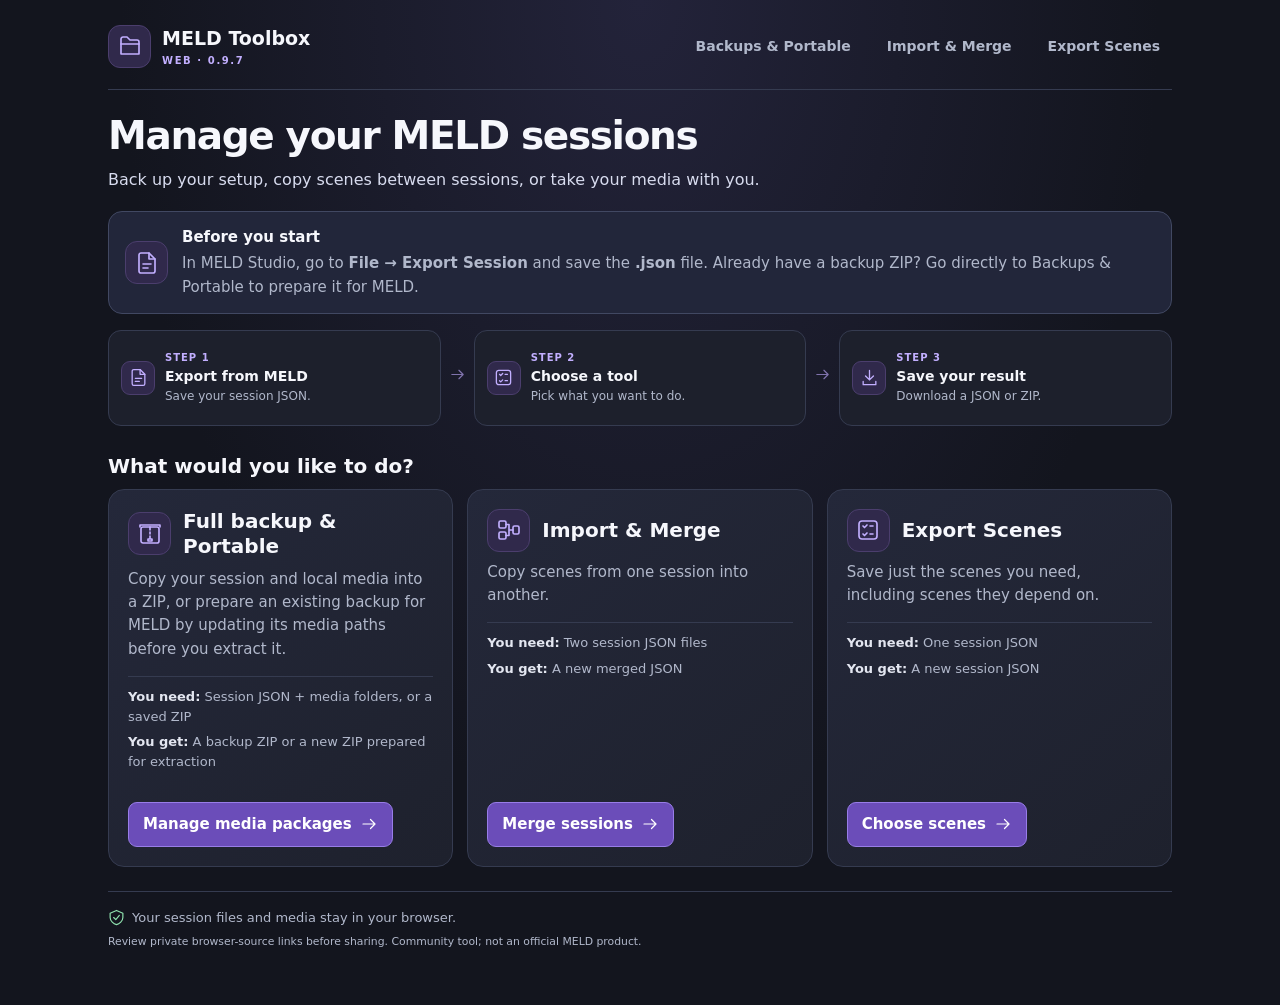
==== commit dd5209a0: "Add files via upload" ====
--- a/index.html
+++ b/index.html
@@ -1,3 +1,3 @@
 <!DOCTYPE html>
 
-<html lang="en"><head><meta charset="utf-8"/><meta content="width=device-width, initial-scale=1" name="viewport"/><meta content="default-src 'none'; script-src 'self'; style-src 'self' 'unsafe-inline'; img-src 'self' data: blob:; connect-src 'none'; base-uri 'none'; form-action 'none'; object-src 'none'" http-equiv="Content-Security-Policy"/><title>MELD Toolbox</title><link href="style.css?v=096" rel="stylesheet"/></head><body><main><header class="topbar"><a class="brand" href="index.html"><span class="brandmark"><svg aria-hidden="true" fill="none" stroke="currentColor" stroke-linecap="round" stroke-linejoin="round" stroke-width="1.65" viewbox="0 0 24 24"><path d="M3 7V5a2 2 0 0 1 2-2h4l3 3h7a2 2 0 0 1 2 2v12H3z"></path><path d="M3 10h18"></path></svg></span><span>MELD Toolbox<small>WEB · 0.9.6</small></span></a><nav aria-label="Main navigation"><a href="portable.html">Backups &amp; Portable</a><a href="production-merge.html">Import &amp; Merge</a><a href="production-manager.html">Export Scenes</a></nav></header><section class="intro"><h1>Manage your MELD sessions</h1><p class="lead">Back up your setup, copy scenes between sessions, or take your media with you.</p><div class="start"><span class="symbol"><svg aria-hidden="true" fill="none" stroke="currentColor" stroke-linecap="round" stroke-linejoin="round" stroke-width="1.65" viewbox="0 0 24 24"><path d="M14 2H6a2 2 0 0 0-2 2v16a2 2 0 0 0 2 2h12a2 2 0 0 0 2-2V8z"></path><path d="M14 2v6h6M8 13h8M8 17h5"></path></svg></span><div><strong>Before you start</strong><p>In MELD Studio, go to <strong>File → Export Session</strong> and save the <strong>.json</strong> file.</p></div></div><div aria-label="Workflow" class="flow"><div class="flow-step"><span class="symbol"><svg aria-hidden="true" fill="none" stroke="currentColor" stroke-linecap="round" stroke-linejoin="round" stroke-width="1.65" viewbox="0 0 24 24"><path d="M14 2H6a2 2 0 0 0-2 2v16a2 2 0 0 0 2 2h12a2 2 0 0 0 2-2V8z"></path><path d="M14 2v6h6M8 13h8M8 17h5"></path></svg></span><div><span class="step-index">STEP 1</span><strong>Export from MELD</strong><small>Save your session JSON.</small></div></div><span class="flow-arrow"><svg aria-hidden="true" fill="none" stroke="currentColor" stroke-linecap="round" stroke-linejoin="round" stroke-width="1.65" viewbox="0 0 24 24"><path d="M4 12h16m-6-6 6 6-6 6"></path></svg></span><div class="flow-step"><span class="symbol"><svg aria-hidden="true" fill="none" stroke="currentColor" stroke-linecap="round" stroke-linejoin="round" stroke-width="1.65" viewbox="0 0 24 24"><rect height="18" rx="3" width="18" x="3" y="3"></rect><path d="m7 8 1.5 1.5L11 7m-4 9 1.5 1.5L11 15M14 8h3m-3 8h3"></path></svg></span><div><span class="step-index">STEP 2</span><strong>Choose a tool</strong><small>Pick what you want to do.</small></div></div><span class="flow-arrow"><svg aria-hidden="true" fill="none" stroke="currentColor" stroke-linecap="round" stroke-linejoin="round" stroke-width="1.65" viewbox="0 0 24 24"><path d="M4 12h16m-6-6 6 6-6 6"></path></svg></span><div class="flow-step"><span class="symbol"><svg aria-hidden="true" fill="none" stroke="currentColor" stroke-linecap="round" stroke-linejoin="round" stroke-width="1.65" viewbox="0 0 24 24"><path d="M12 3v12m-5-5 5 5 5-5M4 17v4h16v-4"></path></svg></span><div><span class="step-index">STEP 3</span><strong>Save your result</strong><small>Download a JSON or ZIP.</small></div></div></div></section><h2 class="section-title">What would you like to do?</h2><div class="workflow-grid three"><section class="workflow"><div class="card-top"><span class="symbol"><svg aria-hidden="true" fill="none" stroke="currentColor" stroke-linecap="round" stroke-linejoin="round" stroke-width="1.65" viewbox="0 0 24 24"><rect height="16" rx="2" width="18" x="3" y="5"></rect><path d="M2 5V3h20v2M12 5v3m0 2v2m0 2v3m-2 0h4v2h-4z"></path></svg></span><h2>Full backup &amp; Portable</h2></div><p>Copy your session and local media into a ZIP, or restore a ZIP you made here.</p><div class="meta"><span><b>You need:</b> Session JSON + media folders, or a saved ZIP</span><span><b>You get:</b> A media package or restored session</span></div><a class="action primary" href="portable.html">Manage media packages <svg aria-hidden="true" fill="none" stroke="currentColor" stroke-linecap="round" stroke-linejoin="round" stroke-width="1.65" style="width:18px;height:18px" viewbox="0 0 24 24"><path d="M4 12h16m-6-6 6 6-6 6"></path></svg></a></section><section class="workflow"><div class="card-top"><span class="symbol"><svg aria-hidden="true" fill="none" stroke="currentColor" stroke-linecap="round" stroke-linejoin="round" stroke-width="1.65" viewbox="0 0 24 24"><rect height="7" rx="1.5" width="7" x="2" y="3"></rect><rect height="7" rx="1.5" width="7" x="2" y="14"></rect><rect height="8" rx="1.5" width="6" x="16" y="8"></rect><path d="M9 6.5h3v11H9m3-5.5h4"></path></svg></span><h2>Import &amp; Merge</h2></div><p>Copy scenes from one session into another.</p><div class="meta"><span><b>You need:</b> Two session JSON files</span><span><b>You get:</b> A new merged JSON</span></div><a class="action primary" href="production-merge.html">Merge sessions <svg aria-hidden="true" fill="none" stroke="currentColor" stroke-linecap="round" stroke-linejoin="round" stroke-width="1.65" style="width:18px;height:18px" viewbox="0 0 24 24"><path d="M4 12h16m-6-6 6 6-6 6"></path></svg></a></section><section class="workflow"><div class="card-top"><span class="symbol"><svg aria-hidden="true" fill="none" stroke="currentColor" stroke-linecap="round" stroke-linejoin="round" stroke-width="1.65" viewbox="0 0 24 24"><rect height="18" rx="3" width="18" x="3" y="3"></rect><path d="m7 8 1.5 1.5L11 7m-4 9 1.5 1.5L11 15M14 8h3m-3 8h3"></path></svg></span><h2>Export Scenes</h2></div><p>Save just the scenes you need, including scenes they depend on.</p><div class="meta"><span><b>You need:</b> One session JSON</span><span><b>You get:</b> A new session JSON</span></div><a class="action primary" href="production-manager.html">Choose scenes <svg aria-hidden="true" fill="none" stroke="currentColor" stroke-linecap="round" stroke-linejoin="round" stroke-width="1.65" style="width:18px;height:18px" viewbox="0 0 24 24"><path d="M4 12h16m-6-6 6 6-6 6"></path></svg></a></section></div><footer><span><svg aria-hidden="true" fill="none" stroke="currentColor" stroke-linecap="round" stroke-linejoin="round" stroke-width="1.65" viewbox="0 0 24 24"><path d="m12 2 9 4v6c0 5-5 9-9 10-4-1-9-5-9-10V6z"></path><path d="m8 12 3 3 5-6"></path></svg> Your session files and media stay in your browser.</span><small>Review private browser-source links before sharing. Community tool; not an official MELD product.</small></footer></main></body></html>+<html lang="en"><head><meta charset="utf-8"/><meta content="width=device-width, initial-scale=1" name="viewport"/><meta content="default-src 'none'; script-src 'self'; style-src 'self' 'unsafe-inline'; img-src 'self' data: blob:; connect-src 'none'; base-uri 'none'; form-action 'none'; object-src 'none'" http-equiv="Content-Security-Policy"/><title>MELD Toolbox</title><link href="style.css?v=097" rel="stylesheet"/></head><body><main><header class="topbar"><a class="brand" href="index.html"><span class="brandmark"><svg aria-hidden="true" fill="none" stroke="currentColor" stroke-linecap="round" stroke-linejoin="round" stroke-width="1.65" viewbox="0 0 24 24"><path d="M3 7V5a2 2 0 0 1 2-2h4l3 3h7a2 2 0 0 1 2 2v12H3z"></path><path d="M3 10h18"></path></svg></span><span>MELD Toolbox<small>WEB · 0.9.7</small></span></a><nav aria-label="Main navigation"><a href="portable.html">Backups &amp; Portable</a><a href="production-merge.html">Import &amp; Merge</a><a href="production-manager.html">Export Scenes</a></nav></header><section class="intro"><h1>Manage your MELD sessions</h1><p class="lead">Back up your setup, copy scenes between sessions, or take your media with you.</p><div class="start"><span class="symbol"><svg aria-hidden="true" fill="none" stroke="currentColor" stroke-linecap="round" stroke-linejoin="round" stroke-width="1.65" viewbox="0 0 24 24"><path d="M14 2H6a2 2 0 0 0-2 2v16a2 2 0 0 0 2 2h12a2 2 0 0 0 2-2V8z"></path><path d="M14 2v6h6M8 13h8M8 17h5"></path></svg></span><div><strong>Before you start</strong><p>In MELD Studio, go to <strong>File → Export Session</strong> and save the <strong>.json</strong> file. Already have a backup ZIP? Go directly to Backups &amp; Portable to prepare it for MELD.</p></div></div><div aria-label="Workflow" class="flow"><div class="flow-step"><span class="symbol"><svg aria-hidden="true" fill="none" stroke="currentColor" stroke-linecap="round" stroke-linejoin="round" stroke-width="1.65" viewbox="0 0 24 24"><path d="M14 2H6a2 2 0 0 0-2 2v16a2 2 0 0 0 2 2h12a2 2 0 0 0 2-2V8z"></path><path d="M14 2v6h6M8 13h8M8 17h5"></path></svg></span><div><span class="step-index">STEP 1</span><strong>Export from MELD</strong><small>Save your session JSON.</small></div></div><span class="flow-arrow"><svg aria-hidden="true" fill="none" stroke="currentColor" stroke-linecap="round" stroke-linejoin="round" stroke-width="1.65" viewbox="0 0 24 24"><path d="M4 12h16m-6-6 6 6-6 6"></path></svg></span><div class="flow-step"><span class="symbol"><svg aria-hidden="true" fill="none" stroke="currentColor" stroke-linecap="round" stroke-linejoin="round" stroke-width="1.65" viewbox="0 0 24 24"><rect height="18" rx="3" width="18" x="3" y="3"></rect><path d="m7 8 1.5 1.5L11 7m-4 9 1.5 1.5L11 15M14 8h3m-3 8h3"></path></svg></span><div><span class="step-index">STEP 2</span><strong>Choose a tool</strong><small>Pick what you want to do.</small></div></div><span class="flow-arrow"><svg aria-hidden="true" fill="none" stroke="currentColor" stroke-linecap="round" stroke-linejoin="round" stroke-width="1.65" viewbox="0 0 24 24"><path d="M4 12h16m-6-6 6 6-6 6"></path></svg></span><div class="flow-step"><span class="symbol"><svg aria-hidden="true" fill="none" stroke="currentColor" stroke-linecap="round" stroke-linejoin="round" stroke-width="1.65" viewbox="0 0 24 24"><path d="M12 3v12m-5-5 5 5 5-5M4 17v4h16v-4"></path></svg></span><div><span class="step-index">STEP 3</span><strong>Save your result</strong><small>Download a JSON or ZIP.</small></div></div></div></section><h2 class="section-title">What would you like to do?</h2><div class="workflow-grid three"><section class="workflow"><div class="card-top"><span class="symbol"><svg aria-hidden="true" fill="none" stroke="currentColor" stroke-linecap="round" stroke-linejoin="round" stroke-width="1.65" viewbox="0 0 24 24"><rect height="16" rx="2" width="18" x="3" y="5"></rect><path d="M2 5V3h20v2M12 5v3m0 2v2m0 2v3m-2 0h4v2h-4z"></path></svg></span><h2>Full backup &amp; Portable</h2></div><p>Copy your session and local media into a ZIP, or prepare an existing backup for MELD by updating its media paths before you extract it.</p><div class="meta"><span><b>You need:</b> Session JSON + media folders, or a saved ZIP</span><span><b>You get:</b> A backup ZIP or a new ZIP prepared for extraction</span></div><a class="action primary" href="portable.html">Manage media packages <svg aria-hidden="true" fill="none" stroke="currentColor" stroke-linecap="round" stroke-linejoin="round" stroke-width="1.65" style="width:18px;height:18px" viewbox="0 0 24 24"><path d="M4 12h16m-6-6 6 6-6 6"></path></svg></a></section><section class="workflow"><div class="card-top"><span class="symbol"><svg aria-hidden="true" fill="none" stroke="currentColor" stroke-linecap="round" stroke-linejoin="round" stroke-width="1.65" viewbox="0 0 24 24"><rect height="7" rx="1.5" width="7" x="2" y="3"></rect><rect height="7" rx="1.5" width="7" x="2" y="14"></rect><rect height="8" rx="1.5" width="6" x="16" y="8"></rect><path d="M9 6.5h3v11H9m3-5.5h4"></path></svg></span><h2>Import &amp; Merge</h2></div><p>Copy scenes from one session into another.</p><div class="meta"><span><b>You need:</b> Two session JSON files</span><span><b>You get:</b> A new merged JSON</span></div><a class="action primary" href="production-merge.html">Merge sessions <svg aria-hidden="true" fill="none" stroke="currentColor" stroke-linecap="round" stroke-linejoin="round" stroke-width="1.65" style="width:18px;height:18px" viewbox="0 0 24 24"><path d="M4 12h16m-6-6 6 6-6 6"></path></svg></a></section><section class="workflow"><div class="card-top"><span class="symbol"><svg aria-hidden="true" fill="none" stroke="currentColor" stroke-linecap="round" stroke-linejoin="round" stroke-width="1.65" viewbox="0 0 24 24"><rect height="18" rx="3" width="18" x="3" y="3"></rect><path d="m7 8 1.5 1.5L11 7m-4 9 1.5 1.5L11 15M14 8h3m-3 8h3"></path></svg></span><h2>Export Scenes</h2></div><p>Save just the scenes you need, including scenes they depend on.</p><div class="meta"><span><b>You need:</b> One session JSON</span><span><b>You get:</b> A new session JSON</span></div><a class="action primary" href="production-manager.html">Choose scenes <svg aria-hidden="true" fill="none" stroke="currentColor" stroke-linecap="round" stroke-linejoin="round" stroke-width="1.65" style="width:18px;height:18px" viewbox="0 0 24 24"><path d="M4 12h16m-6-6 6 6-6 6"></path></svg></a></section></div><footer><span><svg aria-hidden="true" fill="none" stroke="currentColor" stroke-linecap="round" stroke-linejoin="round" stroke-width="1.65" viewbox="0 0 24 24"><path d="m12 2 9 4v6c0 5-5 9-9 10-4-1-9-5-9-10V6z"></path><path d="m8 12 3 3 5-6"></path></svg> Your session files and media stay in your browser.</span><small>Review private browser-source links before sharing. Community tool; not an official MELD product.</small></footer></main></body></html>
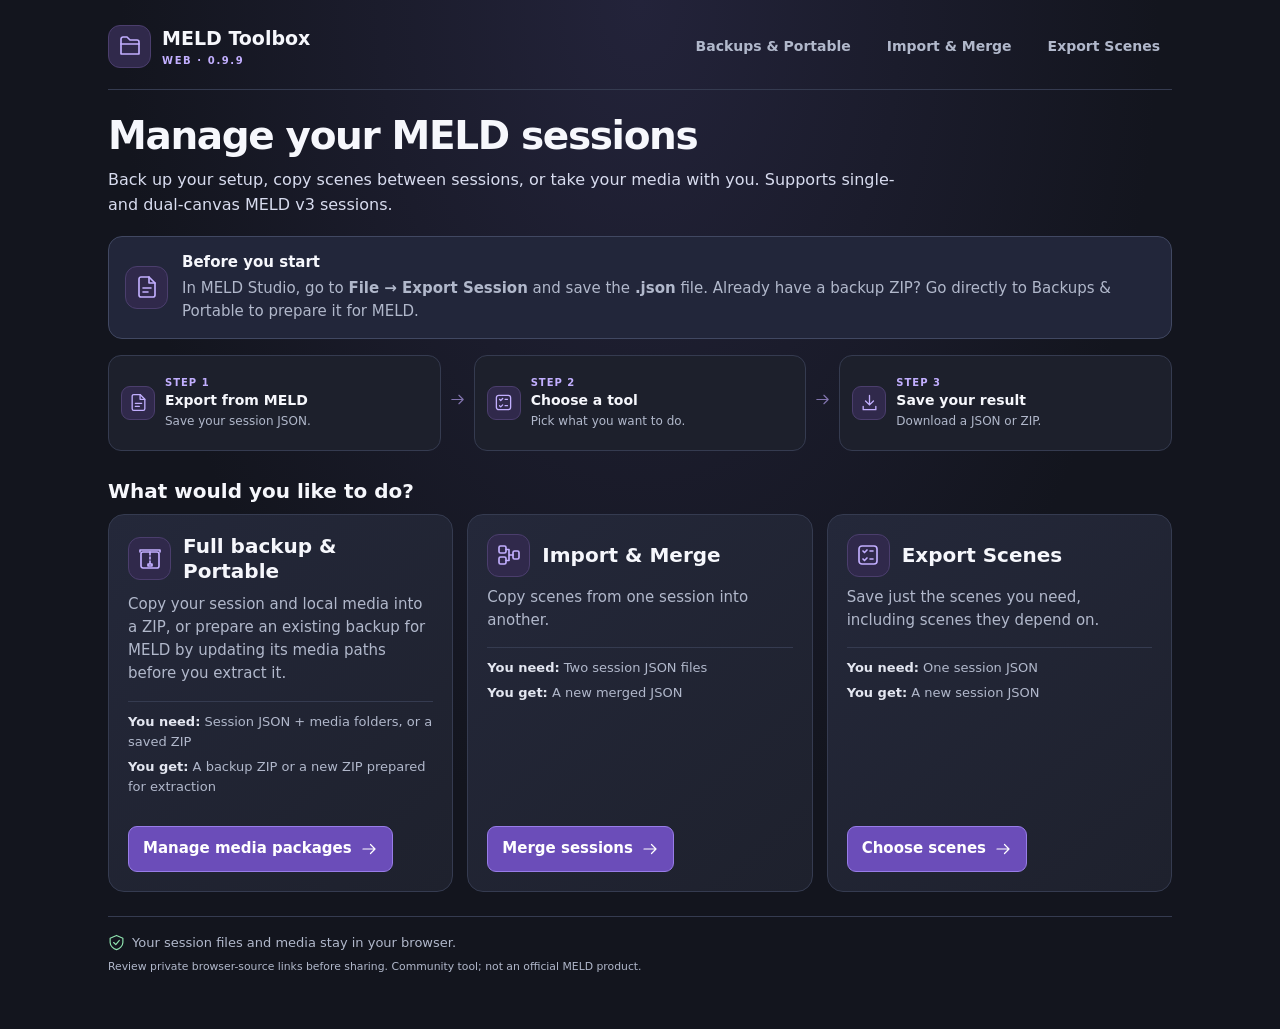
==== commit 40abe953: "Add files via upload" ====
--- a/index.html
+++ b/index.html
@@ -1,3 +1,3 @@
 <!DOCTYPE html>
 
-<html lang="en"><head><meta charset="utf-8"/><meta content="width=device-width, initial-scale=1" name="viewport"/><meta content="default-src 'none'; script-src 'self'; style-src 'self' 'unsafe-inline'; img-src 'self' data: blob:; connect-src 'none'; base-uri 'none'; form-action 'none'; object-src 'none'" http-equiv="Content-Security-Policy"/><title>MELD Toolbox</title><link href="style.css?v=097" rel="stylesheet"/></head><body><main><header class="topbar"><a class="brand" href="index.html"><span class="brandmark"><svg aria-hidden="true" fill="none" stroke="currentColor" stroke-linecap="round" stroke-linejoin="round" stroke-width="1.65" viewbox="0 0 24 24"><path d="M3 7V5a2 2 0 0 1 2-2h4l3 3h7a2 2 0 0 1 2 2v12H3z"></path><path d="M3 10h18"></path></svg></span><span>MELD Toolbox<small>WEB · 0.9.7</small></span></a><nav aria-label="Main navigation"><a href="portable.html">Backups &amp; Portable</a><a href="production-merge.html">Import &amp; Merge</a><a href="production-manager.html">Export Scenes</a></nav></header><section class="intro"><h1>Manage your MELD sessions</h1><p class="lead">Back up your setup, copy scenes between sessions, or take your media with you.</p><div class="start"><span class="symbol"><svg aria-hidden="true" fill="none" stroke="currentColor" stroke-linecap="round" stroke-linejoin="round" stroke-width="1.65" viewbox="0 0 24 24"><path d="M14 2H6a2 2 0 0 0-2 2v16a2 2 0 0 0 2 2h12a2 2 0 0 0 2-2V8z"></path><path d="M14 2v6h6M8 13h8M8 17h5"></path></svg></span><div><strong>Before you start</strong><p>In MELD Studio, go to <strong>File → Export Session</strong> and save the <strong>.json</strong> file. Already have a backup ZIP? Go directly to Backups &amp; Portable to prepare it for MELD.</p></div></div><div aria-label="Workflow" class="flow"><div class="flow-step"><span class="symbol"><svg aria-hidden="true" fill="none" stroke="currentColor" stroke-linecap="round" stroke-linejoin="round" stroke-width="1.65" viewbox="0 0 24 24"><path d="M14 2H6a2 2 0 0 0-2 2v16a2 2 0 0 0 2 2h12a2 2 0 0 0 2-2V8z"></path><path d="M14 2v6h6M8 13h8M8 17h5"></path></svg></span><div><span class="step-index">STEP 1</span><strong>Export from MELD</strong><small>Save your session JSON.</small></div></div><span class="flow-arrow"><svg aria-hidden="true" fill="none" stroke="currentColor" stroke-linecap="round" stroke-linejoin="round" stroke-width="1.65" viewbox="0 0 24 24"><path d="M4 12h16m-6-6 6 6-6 6"></path></svg></span><div class="flow-step"><span class="symbol"><svg aria-hidden="true" fill="none" stroke="currentColor" stroke-linecap="round" stroke-linejoin="round" stroke-width="1.65" viewbox="0 0 24 24"><rect height="18" rx="3" width="18" x="3" y="3"></rect><path d="m7 8 1.5 1.5L11 7m-4 9 1.5 1.5L11 15M14 8h3m-3 8h3"></path></svg></span><div><span class="step-index">STEP 2</span><strong>Choose a tool</strong><small>Pick what you want to do.</small></div></div><span class="flow-arrow"><svg aria-hidden="true" fill="none" stroke="currentColor" stroke-linecap="round" stroke-linejoin="round" stroke-width="1.65" viewbox="0 0 24 24"><path d="M4 12h16m-6-6 6 6-6 6"></path></svg></span><div class="flow-step"><span class="symbol"><svg aria-hidden="true" fill="none" stroke="currentColor" stroke-linecap="round" stroke-linejoin="round" stroke-width="1.65" viewbox="0 0 24 24"><path d="M12 3v12m-5-5 5 5 5-5M4 17v4h16v-4"></path></svg></span><div><span class="step-index">STEP 3</span><strong>Save your result</strong><small>Download a JSON or ZIP.</small></div></div></div></section><h2 class="section-title">What would you like to do?</h2><div class="workflow-grid three"><section class="workflow"><div class="card-top"><span class="symbol"><svg aria-hidden="true" fill="none" stroke="currentColor" stroke-linecap="round" stroke-linejoin="round" stroke-width="1.65" viewbox="0 0 24 24"><rect height="16" rx="2" width="18" x="3" y="5"></rect><path d="M2 5V3h20v2M12 5v3m0 2v2m0 2v3m-2 0h4v2h-4z"></path></svg></span><h2>Full backup &amp; Portable</h2></div><p>Copy your session and local media into a ZIP, or prepare an existing backup for MELD by updating its media paths before you extract it.</p><div class="meta"><span><b>You need:</b> Session JSON + media folders, or a saved ZIP</span><span><b>You get:</b> A backup ZIP or a new ZIP prepared for extraction</span></div><a class="action primary" href="portable.html">Manage media packages <svg aria-hidden="true" fill="none" stroke="currentColor" stroke-linecap="round" stroke-linejoin="round" stroke-width="1.65" style="width:18px;height:18px" viewbox="0 0 24 24"><path d="M4 12h16m-6-6 6 6-6 6"></path></svg></a></section><section class="workflow"><div class="card-top"><span class="symbol"><svg aria-hidden="true" fill="none" stroke="currentColor" stroke-linecap="round" stroke-linejoin="round" stroke-width="1.65" viewbox="0 0 24 24"><rect height="7" rx="1.5" width="7" x="2" y="3"></rect><rect height="7" rx="1.5" width="7" x="2" y="14"></rect><rect height="8" rx="1.5" width="6" x="16" y="8"></rect><path d="M9 6.5h3v11H9m3-5.5h4"></path></svg></span><h2>Import &amp; Merge</h2></div><p>Copy scenes from one session into another.</p><div class="meta"><span><b>You need:</b> Two session JSON files</span><span><b>You get:</b> A new merged JSON</span></div><a class="action primary" href="production-merge.html">Merge sessions <svg aria-hidden="true" fill="none" stroke="currentColor" stroke-linecap="round" stroke-linejoin="round" stroke-width="1.65" style="width:18px;height:18px" viewbox="0 0 24 24"><path d="M4 12h16m-6-6 6 6-6 6"></path></svg></a></section><section class="workflow"><div class="card-top"><span class="symbol"><svg aria-hidden="true" fill="none" stroke="currentColor" stroke-linecap="round" stroke-linejoin="round" stroke-width="1.65" viewbox="0 0 24 24"><rect height="18" rx="3" width="18" x="3" y="3"></rect><path d="m7 8 1.5 1.5L11 7m-4 9 1.5 1.5L11 15M14 8h3m-3 8h3"></path></svg></span><h2>Export Scenes</h2></div><p>Save just the scenes you need, including scenes they depend on.</p><div class="meta"><span><b>You need:</b> One session JSON</span><span><b>You get:</b> A new session JSON</span></div><a class="action primary" href="production-manager.html">Choose scenes <svg aria-hidden="true" fill="none" stroke="currentColor" stroke-linecap="round" stroke-linejoin="round" stroke-width="1.65" style="width:18px;height:18px" viewbox="0 0 24 24"><path d="M4 12h16m-6-6 6 6-6 6"></path></svg></a></section></div><footer><span><svg aria-hidden="true" fill="none" stroke="currentColor" stroke-linecap="round" stroke-linejoin="round" stroke-width="1.65" viewbox="0 0 24 24"><path d="m12 2 9 4v6c0 5-5 9-9 10-4-1-9-5-9-10V6z"></path><path d="m8 12 3 3 5-6"></path></svg> Your session files and media stay in your browser.</span><small>Review private browser-source links before sharing. Community tool; not an official MELD product.</small></footer></main></body></html>+<html lang="en"><head><meta charset="utf-8"/><meta content="width=device-width, initial-scale=1" name="viewport"/><meta content="default-src 'none'; script-src 'self'; style-src 'self' 'unsafe-inline'; img-src 'self' data: blob:; connect-src 'none'; base-uri 'none'; form-action 'none'; object-src 'none'" http-equiv="Content-Security-Policy"/><title>MELD Toolbox</title><link href="style.css?v=099" rel="stylesheet"/></head><body><main><header class="topbar"><a class="brand" href="index.html"><span class="brandmark"><svg aria-hidden="true" fill="none" stroke="currentColor" stroke-linecap="round" stroke-linejoin="round" stroke-width="1.65" viewbox="0 0 24 24"><path d="M3 7V5a2 2 0 0 1 2-2h4l3 3h7a2 2 0 0 1 2 2v12H3z"></path><path d="M3 10h18"></path></svg></span><span>MELD Toolbox<small>WEB · 0.9.9</small></span></a><nav aria-label="Main navigation"><a href="portable.html">Backups &amp; Portable</a><a href="production-merge.html">Import &amp; Merge</a><a href="production-manager.html">Export Scenes</a></nav></header><section class="intro"><h1>Manage your MELD sessions</h1><p class="lead">Back up your setup, copy scenes between sessions, or take your media with you. Supports single- and dual-canvas MELD v3 sessions.</p><div class="start"><span class="symbol"><svg aria-hidden="true" fill="none" stroke="currentColor" stroke-linecap="round" stroke-linejoin="round" stroke-width="1.65" viewbox="0 0 24 24"><path d="M14 2H6a2 2 0 0 0-2 2v16a2 2 0 0 0 2 2h12a2 2 0 0 0 2-2V8z"></path><path d="M14 2v6h6M8 13h8M8 17h5"></path></svg></span><div><strong>Before you start</strong><p>In MELD Studio, go to <strong>File → Export Session</strong> and save the <strong>.json</strong> file. Already have a backup ZIP? Go directly to Backups &amp; Portable to prepare it for MELD.</p></div></div><div aria-label="Workflow" class="flow"><div class="flow-step"><span class="symbol"><svg aria-hidden="true" fill="none" stroke="currentColor" stroke-linecap="round" stroke-linejoin="round" stroke-width="1.65" viewbox="0 0 24 24"><path d="M14 2H6a2 2 0 0 0-2 2v16a2 2 0 0 0 2 2h12a2 2 0 0 0 2-2V8z"></path><path d="M14 2v6h6M8 13h8M8 17h5"></path></svg></span><div><span class="step-index">STEP 1</span><strong>Export from MELD</strong><small>Save your session JSON.</small></div></div><span class="flow-arrow"><svg aria-hidden="true" fill="none" stroke="currentColor" stroke-linecap="round" stroke-linejoin="round" stroke-width="1.65" viewbox="0 0 24 24"><path d="M4 12h16m-6-6 6 6-6 6"></path></svg></span><div class="flow-step"><span class="symbol"><svg aria-hidden="true" fill="none" stroke="currentColor" stroke-linecap="round" stroke-linejoin="round" stroke-width="1.65" viewbox="0 0 24 24"><rect height="18" rx="3" width="18" x="3" y="3"></rect><path d="m7 8 1.5 1.5L11 7m-4 9 1.5 1.5L11 15M14 8h3m-3 8h3"></path></svg></span><div><span class="step-index">STEP 2</span><strong>Choose a tool</strong><small>Pick what you want to do.</small></div></div><span class="flow-arrow"><svg aria-hidden="true" fill="none" stroke="currentColor" stroke-linecap="round" stroke-linejoin="round" stroke-width="1.65" viewbox="0 0 24 24"><path d="M4 12h16m-6-6 6 6-6 6"></path></svg></span><div class="flow-step"><span class="symbol"><svg aria-hidden="true" fill="none" stroke="currentColor" stroke-linecap="round" stroke-linejoin="round" stroke-width="1.65" viewbox="0 0 24 24"><path d="M12 3v12m-5-5 5 5 5-5M4 17v4h16v-4"></path></svg></span><div><span class="step-index">STEP 3</span><strong>Save your result</strong><small>Download a JSON or ZIP.</small></div></div></div></section><h2 class="section-title">What would you like to do?</h2><div class="workflow-grid three"><section class="workflow"><div class="card-top"><span class="symbol"><svg aria-hidden="true" fill="none" stroke="currentColor" stroke-linecap="round" stroke-linejoin="round" stroke-width="1.65" viewbox="0 0 24 24"><rect height="16" rx="2" width="18" x="3" y="5"></rect><path d="M2 5V3h20v2M12 5v3m0 2v2m0 2v3m-2 0h4v2h-4z"></path></svg></span><h2>Full backup &amp; Portable</h2></div><p>Copy your session and local media into a ZIP, or prepare an existing backup for MELD by updating its media paths before you extract it.</p><div class="meta"><span><b>You need:</b> Session JSON + media folders, or a saved ZIP</span><span><b>You get:</b> A backup ZIP or a new ZIP prepared for extraction</span></div><a class="action primary" href="portable.html">Manage media packages <svg aria-hidden="true" fill="none" stroke="currentColor" stroke-linecap="round" stroke-linejoin="round" stroke-width="1.65" style="width:18px;height:18px" viewbox="0 0 24 24"><path d="M4 12h16m-6-6 6 6-6 6"></path></svg></a></section><section class="workflow"><div class="card-top"><span class="symbol"><svg aria-hidden="true" fill="none" stroke="currentColor" stroke-linecap="round" stroke-linejoin="round" stroke-width="1.65" viewbox="0 0 24 24"><rect height="7" rx="1.5" width="7" x="2" y="3"></rect><rect height="7" rx="1.5" width="7" x="2" y="14"></rect><rect height="8" rx="1.5" width="6" x="16" y="8"></rect><path d="M9 6.5h3v11H9m3-5.5h4"></path></svg></span><h2>Import &amp; Merge</h2></div><p>Copy scenes from one session into another.</p><div class="meta"><span><b>You need:</b> Two session JSON files</span><span><b>You get:</b> A new merged JSON</span></div><a class="action primary" href="production-merge.html">Merge sessions <svg aria-hidden="true" fill="none" stroke="currentColor" stroke-linecap="round" stroke-linejoin="round" stroke-width="1.65" style="width:18px;height:18px" viewbox="0 0 24 24"><path d="M4 12h16m-6-6 6 6-6 6"></path></svg></a></section><section class="workflow"><div class="card-top"><span class="symbol"><svg aria-hidden="true" fill="none" stroke="currentColor" stroke-linecap="round" stroke-linejoin="round" stroke-width="1.65" viewbox="0 0 24 24"><rect height="18" rx="3" width="18" x="3" y="3"></rect><path d="m7 8 1.5 1.5L11 7m-4 9 1.5 1.5L11 15M14 8h3m-3 8h3"></path></svg></span><h2>Export Scenes</h2></div><p>Save just the scenes you need, including scenes they depend on.</p><div class="meta"><span><b>You need:</b> One session JSON</span><span><b>You get:</b> A new session JSON</span></div><a class="action primary" href="production-manager.html">Choose scenes <svg aria-hidden="true" fill="none" stroke="currentColor" stroke-linecap="round" stroke-linejoin="round" stroke-width="1.65" style="width:18px;height:18px" viewbox="0 0 24 24"><path d="M4 12h16m-6-6 6 6-6 6"></path></svg></a></section></div><footer><span><svg aria-hidden="true" fill="none" stroke="currentColor" stroke-linecap="round" stroke-linejoin="round" stroke-width="1.65" viewbox="0 0 24 24"><path d="m12 2 9 4v6c0 5-5 9-9 10-4-1-9-5-9-10V6z"></path><path d="m8 12 3 3 5-6"></path></svg> Your session files and media stay in your browser.</span><small>Review private browser-source links before sharing. Community tool; not an official MELD product.</small></footer></main></body></html>
--- a/style.css
+++ b/style.css
@@ -2,3 +2,7 @@
 :root{color-scheme:dark;--bg:#13151e;--panel:#1d202c;--panel2:#242839;--border:#353b50;--muted:#b1b8cb;--text:#f6f7fc;--purple:#c2afff;--accent:#8064d8;--green:#90e4b0;--red:#ffabb1;--gold:#f2d091}*{box-sizing:border-box}body{margin:0;background:radial-gradient(ellipse at 50% 0,#23233a 0,transparent 520px),var(--bg);color:var(--text);font:15px/1.55 system-ui,-apple-system,"Segoe UI",sans-serif}main{max-width:1120px;margin:auto;padding:24px 28px 38px}a{color:var(--purple)}.topbar,.row,nav{display:flex;align-items:center;gap:12px;flex-wrap:wrap}.topbar{justify-content:space-between;border-bottom:1px solid var(--border);padding-bottom:20px;margin-bottom:24px}.brand{display:flex;align-items:center;gap:11px;color:var(--text);font-size:19px;font-weight:750;text-decoration:none}.brand small{display:block;letter-spacing:1.6px;font-size:10px;color:var(--purple)}.brandmark,.symbol{display:inline-flex;align-items:center;justify-content:center;color:var(--purple);background:#30294b;border:1px solid #4b3e6d;border-radius:12px;width:43px;height:43px;flex:0 0 auto}.brandmark svg,.symbol svg{width:24px;height:24px}nav a{color:var(--muted);text-decoration:none;padding:9px 12px;border-radius:9px;font-size:14px;font-weight:600}nav a[aria-current]{background:#352d50;color:#f5f0ff}nav a:hover{background:var(--panel2);color:#fff}h1{font-size:clamp(28px,4vw,39px);line-height:1.14;letter-spacing:-.035em;margin:0 0 10px}h2{font-size:20px;line-height:1.25;margin:0 0 10px}h3{font-size:16px;margin:0 0 6px}p{margin:6px 0 12px;color:var(--muted)}.lead{font-size:16px;max-width:800px;color:#d8dcef;margin-bottom:18px}.start{display:flex;gap:14px;align-items:center;background:#22263a;border:1px solid #414862;border-radius:14px;padding:14px 16px;margin:16px 0}.start p{margin:3px 0 0}.start strong{font-size:15px}.flow{display:flex;align-items:center;gap:8px;margin:16px 0 24px}.flow-step{flex:1;min-width:0;display:flex;gap:10px;align-items:center;background:var(--panel);border:1px solid var(--border);border-radius:13px;padding:12px;min-height:96px}.flow-step .symbol{width:34px;height:34px;border-radius:9px}.flow-step .symbol svg{width:19px;height:19px}.step-index{font-size:10px;letter-spacing:1px;color:var(--purple);font-weight:750;display:block}.flow-step strong{display:block;font-size:14px}.flow-step small{display:block;font-size:12px;color:var(--muted)}.flow-arrow{color:#8073ad;flex:0 0 17px}.flow-arrow svg{width:17px;height:17px}.panel{background:var(--panel);border:1px solid var(--border);border-radius:16px;padding:20px;margin:16px 0;min-width:0}.workflow-grid,.columns,.subgrid{display:grid;grid-template-columns:repeat(2,minmax(0,1fr));gap:14px}.workflow{background:linear-gradient(140deg,#24283a,#1e212d);border:1px solid var(--border);border-radius:16px;padding:19px;display:flex;flex-direction:column;gap:9px;min-width:0}.workflow h2{margin:0}.workflow p{margin:0}.workflow .action{margin-top:auto;align-self:flex-start}.card-top{display:flex;gap:12px;align-items:center}.meta{display:grid;gap:5px;margin:6px 0 10px;padding:10px 0;border-top:1px solid var(--border);font-size:13px;color:var(--muted)}.meta b{color:#e3e6f0}.card{background:#171a24;border:1px solid var(--border);border-radius:12px;padding:16px;min-width:0}.grid{display:grid;grid-template-columns:repeat(auto-fit,minmax(128px,1fr));gap:10px}.stat{background:#171a24;border:1px solid var(--border);padding:12px;border-radius:10px}.stat b{display:block;font-size:23px}.stat small{color:var(--muted)}button,input,select{font:inherit}button,.action{display:inline-flex;align-items:center;justify-content:center;gap:8px;background:#33394d;border:1px solid #4b536c;border-radius:9px;padding:10px 14px;color:#fff;text-decoration:none;cursor:pointer;font-weight:650;min-height:42px}button.primary,.action.primary,#save{background:#6b4db9;border-color:#987de8}button:hover:not(:disabled),.action:hover{filter:brightness(1.14)}button:disabled{opacity:.48;cursor:not-allowed}button:focus-visible,a:focus-visible,input:focus-visible,select:focus-visible{outline:3px solid var(--purple);outline-offset:3px}input[type=file]{display:block;margin:10px 0 12px;max-width:100%;width:100%;font-size:14px;color:var(--muted)}input::file-selector-button{font:inherit;background:#33394d;color:#fff;border:1px solid #505970;padding:9px 12px;border-radius:8px;cursor:pointer;margin-right:10px}input:disabled::file-selector-button{opacity:.45;cursor:not-allowed}select,input[type=text],#search{background:#151822;color:var(--text);border:1px solid #4c556f;border-radius:8px;padding:9px;max-width:100%}input[type=text],#search{width:100%;margin:8px 0}input[type=checkbox],input[type=radio]{accent-color:#a58af3;flex-shrink:0;width:17px;height:17px;vertical-align:middle;margin:0 7px 0 0}label{cursor:pointer}small,.helper{color:var(--muted)}.ok{color:var(--green)!important}.err{color:var(--red)!important}.warn{color:var(--gold)!important}.notice{border-left:3px solid #bc9857;background:#2b271f;color:#f2dfb9;padding:12px 15px;margin:12px 0;border-radius:0 9px 9px 0}.notice p{color:inherit}.scene{display:flex;align-items:flex-start;gap:12px;justify-content:space-between;border-bottom:1px solid var(--border);padding:11px 4px}.scene label{display:flex;align-items:center;gap:5px;flex:1}.scene>div:first-child{flex:1;min-width:0}.scene small{display:block;overflow-wrap:anywhere}.policy{min-width:145px}.scroll{max-height:470px;overflow:auto}.asset{padding:12px 0;border-top:1px solid var(--border);overflow-wrap:anywhere}.asset input{margin:8px 0}#scenes{max-height:300px;overflow:auto}#assets{max-height:480px;overflow:auto}#report,#buildStatus,#restoreStatus,#status{white-space:pre-wrap;overflow-wrap:anywhere}.mode-card{display:block;border:1px solid var(--border);background:#171a24;border-radius:12px;padding:12px;margin:8px 0}.mode-card small{display:block;margin:4px 0 0 25px}.mode-card:has(input:checked){border-color:#9982e8;background:#2b2641}.choices{display:grid;grid-template-columns:repeat(4,minmax(0,1fr));gap:9px;margin:12px 0}.choice{background:#171a24;border:1px solid var(--border);border-radius:11px;padding:12px}.choice strong,.choice small{display:block}.choice svg{width:100%;max-width:112px;height:36px;display:block;margin:0 0 7px}.panel label.row{align-items:flex-start;flex-wrap:nowrap;margin:12px 0}table{width:100%;border-collapse:collapse}th,td{text-align:left;vertical-align:top;padding:8px 6px;border-bottom:1px solid var(--border);overflow-wrap:anywhere}th{color:var(--muted);font-size:12px}.section-title{margin-top:28px}.jump{display:flex;gap:12px;flex-wrap:wrap;margin:12px 0}footer{border-top:1px solid var(--border);margin-top:24px;padding:16px 0;color:var(--muted);font-size:13px;display:grid;gap:6px}footer span{display:flex;align-items:center;gap:7px}footer svg{width:17px;height:17px;color:var(--green)}[hidden]{display:none!important}@media(max-width:850px){.flow{display:grid;grid-template-columns:repeat(2,minmax(0,1fr))}.flow-arrow{display:none}.choices{grid-template-columns:repeat(2,minmax(0,1fr))}.topbar{gap:15px}}@media(max-width:600px){main{padding:16px}.workflow-grid,.columns,.subgrid,.flow{grid-template-columns:1fr}.flow-step{min-height:70px}.panel{padding:15px}.scene{flex-wrap:wrap}.policy{min-width:120px}nav{gap:3px}nav a{padding:8px;font-size:13px}.choices{grid-template-columns:1fr 1fr}.row{gap:8px}}
 
 .workflow-grid.three{grid-template-columns:repeat(3,minmax(0,1fr))}.asset{padding:13px;margin:8px 0;border:1px solid var(--border);border-radius:10px;background:#171a24}.asset.blocked{border-color:#b75a65;background:#35232b}.asset.manual{border-color:#9c804c;background:#30291e}.asset .path{overflow-wrap:anywhere;display:block;font-size:13px;color:var(--muted)}.asset .row{justify-content:space-between}.asset label{display:block;margin-top:10px}.asset .copy-path{margin:8px 0;color:var(--gold);overflow-wrap:anywhere}progress{width:100%;height:14px;accent-color:var(--accent);margin-top:12px}#manualList,#verifyResults{overflow-wrap:anywhere}#blocking.err{font-weight:650}@media(max-width:850px){.workflow-grid.three{grid-template-columns:1fr}}
+
+.canvas-guide{margin:16px 0}.canvas-examples{display:grid;grid-template-columns:repeat(3,minmax(0,1fr));gap:12px}.canvas-examples .card{min-width:0}.canvas-examples svg{width:100%;height:auto;display:block;margin-bottom:8px}.diagram-label{fill:#f3efff;text-anchor:middle;font-size:12px;font-weight:600}.canvas-examples p{font-size:13px}.canvas-row{display:grid;grid-template-columns:minmax(150px,2fr) minmax(76px,1fr) minmax(76px,1fr) minmax(130px,1.5fr);gap:12px;align-items:center;border-bottom:1px solid var(--border);padding:12px 6px}.canvas-row>div{min-width:0;overflow-wrap:anywhere}.canvas-row .policy{min-width:0;width:100%}.canvas-head{position:sticky;top:0;background:#1e212b;z-index:1;font-size:13px}.canvas-cell{display:flex;align-items:center;gap:5px;flex-wrap:wrap}.canvas-cell input{accent-color:#a78bfa;width:18px;height:18px}.canvas-cell small{font-size:11px}.canvas-guide h3{margin-bottom:10px}#layoutIssues{white-space:pre-wrap}#sceneList{overflow:auto}.canvas-row{min-width:490px}@media(max-width:800px){.canvas-examples{grid-template-columns:1fr}.canvas-examples svg{max-width:340px}.canvas-row{gap:8px}}
+
+.diagram-label[font-size="8"]{font-size:9px}
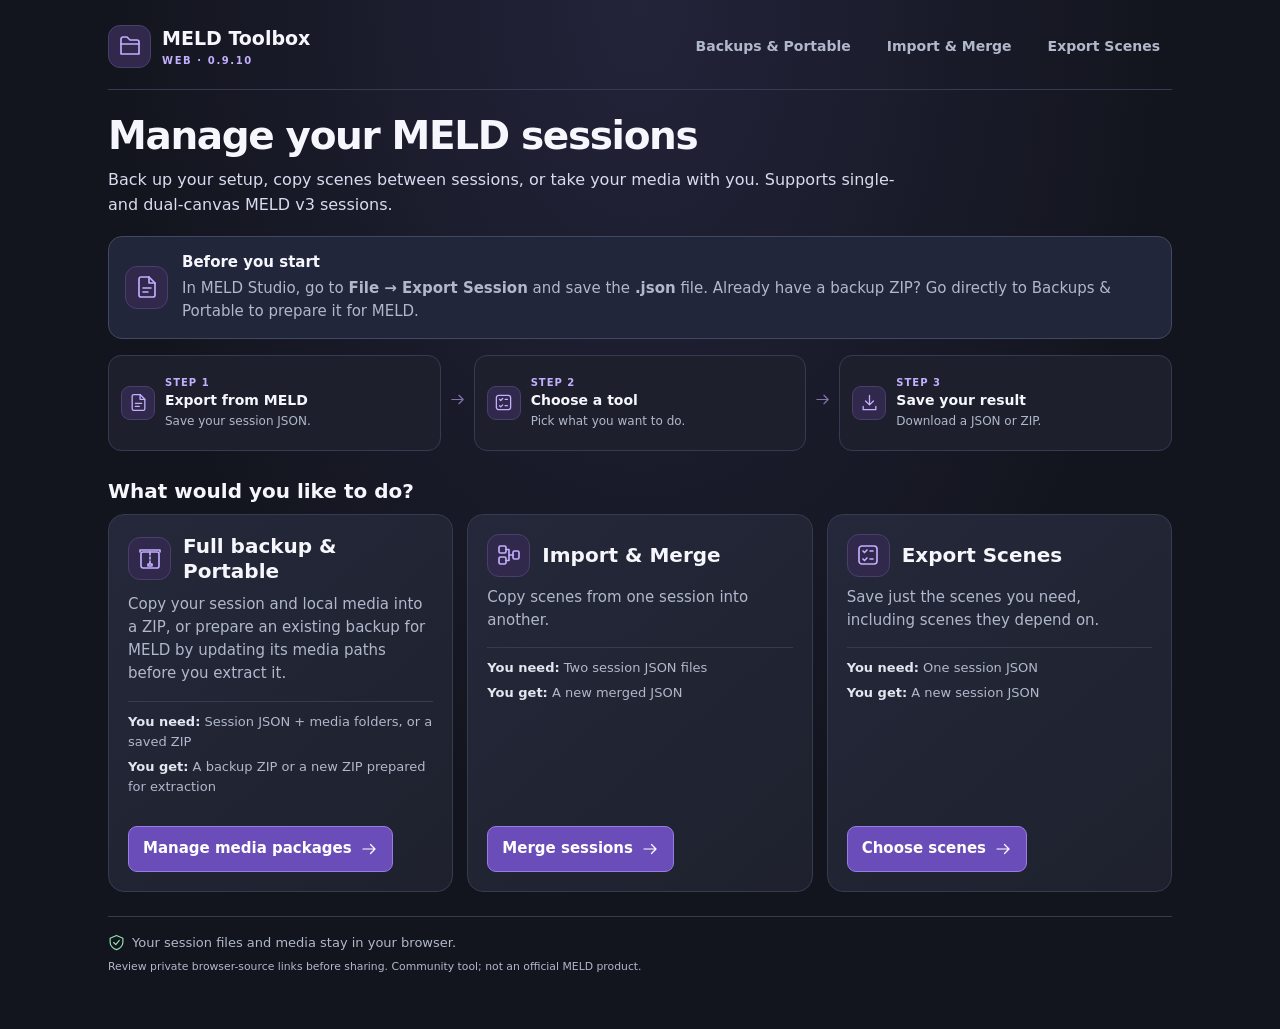
==== commit d67bc895: "Update to multi canvas support" ====
--- a/index.html
+++ b/index.html
@@ -1,3 +1,3 @@
 <!DOCTYPE html>
 
-<html lang="en"><head><meta charset="utf-8"/><meta content="width=device-width, initial-scale=1" name="viewport"/><meta content="default-src 'none'; script-src 'self'; style-src 'self' 'unsafe-inline'; img-src 'self' data: blob:; connect-src 'none'; base-uri 'none'; form-action 'none'; object-src 'none'" http-equiv="Content-Security-Policy"/><title>MELD Toolbox</title><link href="style.css?v=099" rel="stylesheet"/></head><body><main><header class="topbar"><a class="brand" href="index.html"><span class="brandmark"><svg aria-hidden="true" fill="none" stroke="currentColor" stroke-linecap="round" stroke-linejoin="round" stroke-width="1.65" viewbox="0 0 24 24"><path d="M3 7V5a2 2 0 0 1 2-2h4l3 3h7a2 2 0 0 1 2 2v12H3z"></path><path d="M3 10h18"></path></svg></span><span>MELD Toolbox<small>WEB · 0.9.9</small></span></a><nav aria-label="Main navigation"><a href="portable.html">Backups &amp; Portable</a><a href="production-merge.html">Import &amp; Merge</a><a href="production-manager.html">Export Scenes</a></nav></header><section class="intro"><h1>Manage your MELD sessions</h1><p class="lead">Back up your setup, copy scenes between sessions, or take your media with you. Supports single- and dual-canvas MELD v3 sessions.</p><div class="start"><span class="symbol"><svg aria-hidden="true" fill="none" stroke="currentColor" stroke-linecap="round" stroke-linejoin="round" stroke-width="1.65" viewbox="0 0 24 24"><path d="M14 2H6a2 2 0 0 0-2 2v16a2 2 0 0 0 2 2h12a2 2 0 0 0 2-2V8z"></path><path d="M14 2v6h6M8 13h8M8 17h5"></path></svg></span><div><strong>Before you start</strong><p>In MELD Studio, go to <strong>File → Export Session</strong> and save the <strong>.json</strong> file. Already have a backup ZIP? Go directly to Backups &amp; Portable to prepare it for MELD.</p></div></div><div aria-label="Workflow" class="flow"><div class="flow-step"><span class="symbol"><svg aria-hidden="true" fill="none" stroke="currentColor" stroke-linecap="round" stroke-linejoin="round" stroke-width="1.65" viewbox="0 0 24 24"><path d="M14 2H6a2 2 0 0 0-2 2v16a2 2 0 0 0 2 2h12a2 2 0 0 0 2-2V8z"></path><path d="M14 2v6h6M8 13h8M8 17h5"></path></svg></span><div><span class="step-index">STEP 1</span><strong>Export from MELD</strong><small>Save your session JSON.</small></div></div><span class="flow-arrow"><svg aria-hidden="true" fill="none" stroke="currentColor" stroke-linecap="round" stroke-linejoin="round" stroke-width="1.65" viewbox="0 0 24 24"><path d="M4 12h16m-6-6 6 6-6 6"></path></svg></span><div class="flow-step"><span class="symbol"><svg aria-hidden="true" fill="none" stroke="currentColor" stroke-linecap="round" stroke-linejoin="round" stroke-width="1.65" viewbox="0 0 24 24"><rect height="18" rx="3" width="18" x="3" y="3"></rect><path d="m7 8 1.5 1.5L11 7m-4 9 1.5 1.5L11 15M14 8h3m-3 8h3"></path></svg></span><div><span class="step-index">STEP 2</span><strong>Choose a tool</strong><small>Pick what you want to do.</small></div></div><span class="flow-arrow"><svg aria-hidden="true" fill="none" stroke="currentColor" stroke-linecap="round" stroke-linejoin="round" stroke-width="1.65" viewbox="0 0 24 24"><path d="M4 12h16m-6-6 6 6-6 6"></path></svg></span><div class="flow-step"><span class="symbol"><svg aria-hidden="true" fill="none" stroke="currentColor" stroke-linecap="round" stroke-linejoin="round" stroke-width="1.65" viewbox="0 0 24 24"><path d="M12 3v12m-5-5 5 5 5-5M4 17v4h16v-4"></path></svg></span><div><span class="step-index">STEP 3</span><strong>Save your result</strong><small>Download a JSON or ZIP.</small></div></div></div></section><h2 class="section-title">What would you like to do?</h2><div class="workflow-grid three"><section class="workflow"><div class="card-top"><span class="symbol"><svg aria-hidden="true" fill="none" stroke="currentColor" stroke-linecap="round" stroke-linejoin="round" stroke-width="1.65" viewbox="0 0 24 24"><rect height="16" rx="2" width="18" x="3" y="5"></rect><path d="M2 5V3h20v2M12 5v3m0 2v2m0 2v3m-2 0h4v2h-4z"></path></svg></span><h2>Full backup &amp; Portable</h2></div><p>Copy your session and local media into a ZIP, or prepare an existing backup for MELD by updating its media paths before you extract it.</p><div class="meta"><span><b>You need:</b> Session JSON + media folders, or a saved ZIP</span><span><b>You get:</b> A backup ZIP or a new ZIP prepared for extraction</span></div><a class="action primary" href="portable.html">Manage media packages <svg aria-hidden="true" fill="none" stroke="currentColor" stroke-linecap="round" stroke-linejoin="round" stroke-width="1.65" style="width:18px;height:18px" viewbox="0 0 24 24"><path d="M4 12h16m-6-6 6 6-6 6"></path></svg></a></section><section class="workflow"><div class="card-top"><span class="symbol"><svg aria-hidden="true" fill="none" stroke="currentColor" stroke-linecap="round" stroke-linejoin="round" stroke-width="1.65" viewbox="0 0 24 24"><rect height="7" rx="1.5" width="7" x="2" y="3"></rect><rect height="7" rx="1.5" width="7" x="2" y="14"></rect><rect height="8" rx="1.5" width="6" x="16" y="8"></rect><path d="M9 6.5h3v11H9m3-5.5h4"></path></svg></span><h2>Import &amp; Merge</h2></div><p>Copy scenes from one session into another.</p><div class="meta"><span><b>You need:</b> Two session JSON files</span><span><b>You get:</b> A new merged JSON</span></div><a class="action primary" href="production-merge.html">Merge sessions <svg aria-hidden="true" fill="none" stroke="currentColor" stroke-linecap="round" stroke-linejoin="round" stroke-width="1.65" style="width:18px;height:18px" viewbox="0 0 24 24"><path d="M4 12h16m-6-6 6 6-6 6"></path></svg></a></section><section class="workflow"><div class="card-top"><span class="symbol"><svg aria-hidden="true" fill="none" stroke="currentColor" stroke-linecap="round" stroke-linejoin="round" stroke-width="1.65" viewbox="0 0 24 24"><rect height="18" rx="3" width="18" x="3" y="3"></rect><path d="m7 8 1.5 1.5L11 7m-4 9 1.5 1.5L11 15M14 8h3m-3 8h3"></path></svg></span><h2>Export Scenes</h2></div><p>Save just the scenes you need, including scenes they depend on.</p><div class="meta"><span><b>You need:</b> One session JSON</span><span><b>You get:</b> A new session JSON</span></div><a class="action primary" href="production-manager.html">Choose scenes <svg aria-hidden="true" fill="none" stroke="currentColor" stroke-linecap="round" stroke-linejoin="round" stroke-width="1.65" style="width:18px;height:18px" viewbox="0 0 24 24"><path d="M4 12h16m-6-6 6 6-6 6"></path></svg></a></section></div><footer><span><svg aria-hidden="true" fill="none" stroke="currentColor" stroke-linecap="round" stroke-linejoin="round" stroke-width="1.65" viewbox="0 0 24 24"><path d="m12 2 9 4v6c0 5-5 9-9 10-4-1-9-5-9-10V6z"></path><path d="m8 12 3 3 5-6"></path></svg> Your session files and media stay in your browser.</span><small>Review private browser-source links before sharing. Community tool; not an official MELD product.</small></footer></main></body></html>+<html lang="en"><head><meta charset="utf-8"/><meta content="width=device-width, initial-scale=1" name="viewport"/><meta content="default-src 'none'; script-src 'self'; style-src 'self' 'unsafe-inline'; img-src 'self' data: blob:; connect-src 'none'; base-uri 'none'; form-action 'none'; object-src 'none'" http-equiv="Content-Security-Policy"/><title>MELD Toolbox</title><link href="style.css?v=0910" rel="stylesheet"/></head><body><main><header class="topbar"><a class="brand" href="index.html"><span class="brandmark"><svg aria-hidden="true" fill="none" stroke="currentColor" stroke-linecap="round" stroke-linejoin="round" stroke-width="1.65" viewbox="0 0 24 24"><path d="M3 7V5a2 2 0 0 1 2-2h4l3 3h7a2 2 0 0 1 2 2v12H3z"></path><path d="M3 10h18"></path></svg></span><span>MELD Toolbox<small>WEB · 0.9.10</small></span></a><nav aria-label="Main navigation"><a href="portable.html">Backups &amp; Portable</a><a href="production-merge.html">Import &amp; Merge</a><a href="production-manager.html">Export Scenes</a></nav></header><section class="intro"><h1>Manage your MELD sessions</h1><p class="lead">Back up your setup, copy scenes between sessions, or take your media with you. Supports single- and dual-canvas MELD v3 sessions.</p><div class="start"><span class="symbol"><svg aria-hidden="true" fill="none" stroke="currentColor" stroke-linecap="round" stroke-linejoin="round" stroke-width="1.65" viewbox="0 0 24 24"><path d="M14 2H6a2 2 0 0 0-2 2v16a2 2 0 0 0 2 2h12a2 2 0 0 0 2-2V8z"></path><path d="M14 2v6h6M8 13h8M8 17h5"></path></svg></span><div><strong>Before you start</strong><p>In MELD Studio, go to <strong>File → Export Session</strong> and save the <strong>.json</strong> file. Already have a backup ZIP? Go directly to Backups &amp; Portable to prepare it for MELD.</p></div></div><div aria-label="Workflow" class="flow"><div class="flow-step"><span class="symbol"><svg aria-hidden="true" fill="none" stroke="currentColor" stroke-linecap="round" stroke-linejoin="round" stroke-width="1.65" viewbox="0 0 24 24"><path d="M14 2H6a2 2 0 0 0-2 2v16a2 2 0 0 0 2 2h12a2 2 0 0 0 2-2V8z"></path><path d="M14 2v6h6M8 13h8M8 17h5"></path></svg></span><div><span class="step-index">STEP 1</span><strong>Export from MELD</strong><small>Save your session JSON.</small></div></div><span class="flow-arrow"><svg aria-hidden="true" fill="none" stroke="currentColor" stroke-linecap="round" stroke-linejoin="round" stroke-width="1.65" viewbox="0 0 24 24"><path d="M4 12h16m-6-6 6 6-6 6"></path></svg></span><div class="flow-step"><span class="symbol"><svg aria-hidden="true" fill="none" stroke="currentColor" stroke-linecap="round" stroke-linejoin="round" stroke-width="1.65" viewbox="0 0 24 24"><rect height="18" rx="3" width="18" x="3" y="3"></rect><path d="m7 8 1.5 1.5L11 7m-4 9 1.5 1.5L11 15M14 8h3m-3 8h3"></path></svg></span><div><span class="step-index">STEP 2</span><strong>Choose a tool</strong><small>Pick what you want to do.</small></div></div><span class="flow-arrow"><svg aria-hidden="true" fill="none" stroke="currentColor" stroke-linecap="round" stroke-linejoin="round" stroke-width="1.65" viewbox="0 0 24 24"><path d="M4 12h16m-6-6 6 6-6 6"></path></svg></span><div class="flow-step"><span class="symbol"><svg aria-hidden="true" fill="none" stroke="currentColor" stroke-linecap="round" stroke-linejoin="round" stroke-width="1.65" viewbox="0 0 24 24"><path d="M12 3v12m-5-5 5 5 5-5M4 17v4h16v-4"></path></svg></span><div><span class="step-index">STEP 3</span><strong>Save your result</strong><small>Download a JSON or ZIP.</small></div></div></div></section><h2 class="section-title">What would you like to do?</h2><div class="workflow-grid three"><section class="workflow"><div class="card-top"><span class="symbol"><svg aria-hidden="true" fill="none" stroke="currentColor" stroke-linecap="round" stroke-linejoin="round" stroke-width="1.65" viewbox="0 0 24 24"><rect height="16" rx="2" width="18" x="3" y="5"></rect><path d="M2 5V3h20v2M12 5v3m0 2v2m0 2v3m-2 0h4v2h-4z"></path></svg></span><h2>Full backup &amp; Portable</h2></div><p>Copy your session and local media into a ZIP, or prepare an existing backup for MELD by updating its media paths before you extract it.</p><div class="meta"><span><b>You need:</b> Session JSON + media folders, or a saved ZIP</span><span><b>You get:</b> A backup ZIP or a new ZIP prepared for extraction</span></div><a class="action primary" href="portable.html">Manage media packages <svg aria-hidden="true" fill="none" stroke="currentColor" stroke-linecap="round" stroke-linejoin="round" stroke-width="1.65" style="width:18px;height:18px" viewbox="0 0 24 24"><path d="M4 12h16m-6-6 6 6-6 6"></path></svg></a></section><section class="workflow"><div class="card-top"><span class="symbol"><svg aria-hidden="true" fill="none" stroke="currentColor" stroke-linecap="round" stroke-linejoin="round" stroke-width="1.65" viewbox="0 0 24 24"><rect height="7" rx="1.5" width="7" x="2" y="3"></rect><rect height="7" rx="1.5" width="7" x="2" y="14"></rect><rect height="8" rx="1.5" width="6" x="16" y="8"></rect><path d="M9 6.5h3v11H9m3-5.5h4"></path></svg></span><h2>Import &amp; Merge</h2></div><p>Copy scenes from one session into another.</p><div class="meta"><span><b>You need:</b> Two session JSON files</span><span><b>You get:</b> A new merged JSON</span></div><a class="action primary" href="production-merge.html">Merge sessions <svg aria-hidden="true" fill="none" stroke="currentColor" stroke-linecap="round" stroke-linejoin="round" stroke-width="1.65" style="width:18px;height:18px" viewbox="0 0 24 24"><path d="M4 12h16m-6-6 6 6-6 6"></path></svg></a></section><section class="workflow"><div class="card-top"><span class="symbol"><svg aria-hidden="true" fill="none" stroke="currentColor" stroke-linecap="round" stroke-linejoin="round" stroke-width="1.65" viewbox="0 0 24 24"><rect height="18" rx="3" width="18" x="3" y="3"></rect><path d="m7 8 1.5 1.5L11 7m-4 9 1.5 1.5L11 15M14 8h3m-3 8h3"></path></svg></span><h2>Export Scenes</h2></div><p>Save just the scenes you need, including scenes they depend on.</p><div class="meta"><span><b>You need:</b> One session JSON</span><span><b>You get:</b> A new session JSON</span></div><a class="action primary" href="production-manager.html">Choose scenes <svg aria-hidden="true" fill="none" stroke="currentColor" stroke-linecap="round" stroke-linejoin="round" stroke-width="1.65" style="width:18px;height:18px" viewbox="0 0 24 24"><path d="M4 12h16m-6-6 6 6-6 6"></path></svg></a></section></div><footer><span><svg aria-hidden="true" fill="none" stroke="currentColor" stroke-linecap="round" stroke-linejoin="round" stroke-width="1.65" viewbox="0 0 24 24"><path d="m12 2 9 4v6c0 5-5 9-9 10-4-1-9-5-9-10V6z"></path><path d="m8 12 3 3 5-6"></path></svg> Your session files and media stay in your browser.</span><small>Review private browser-source links before sharing. Community tool; not an official MELD product.</small></footer></main></body></html>
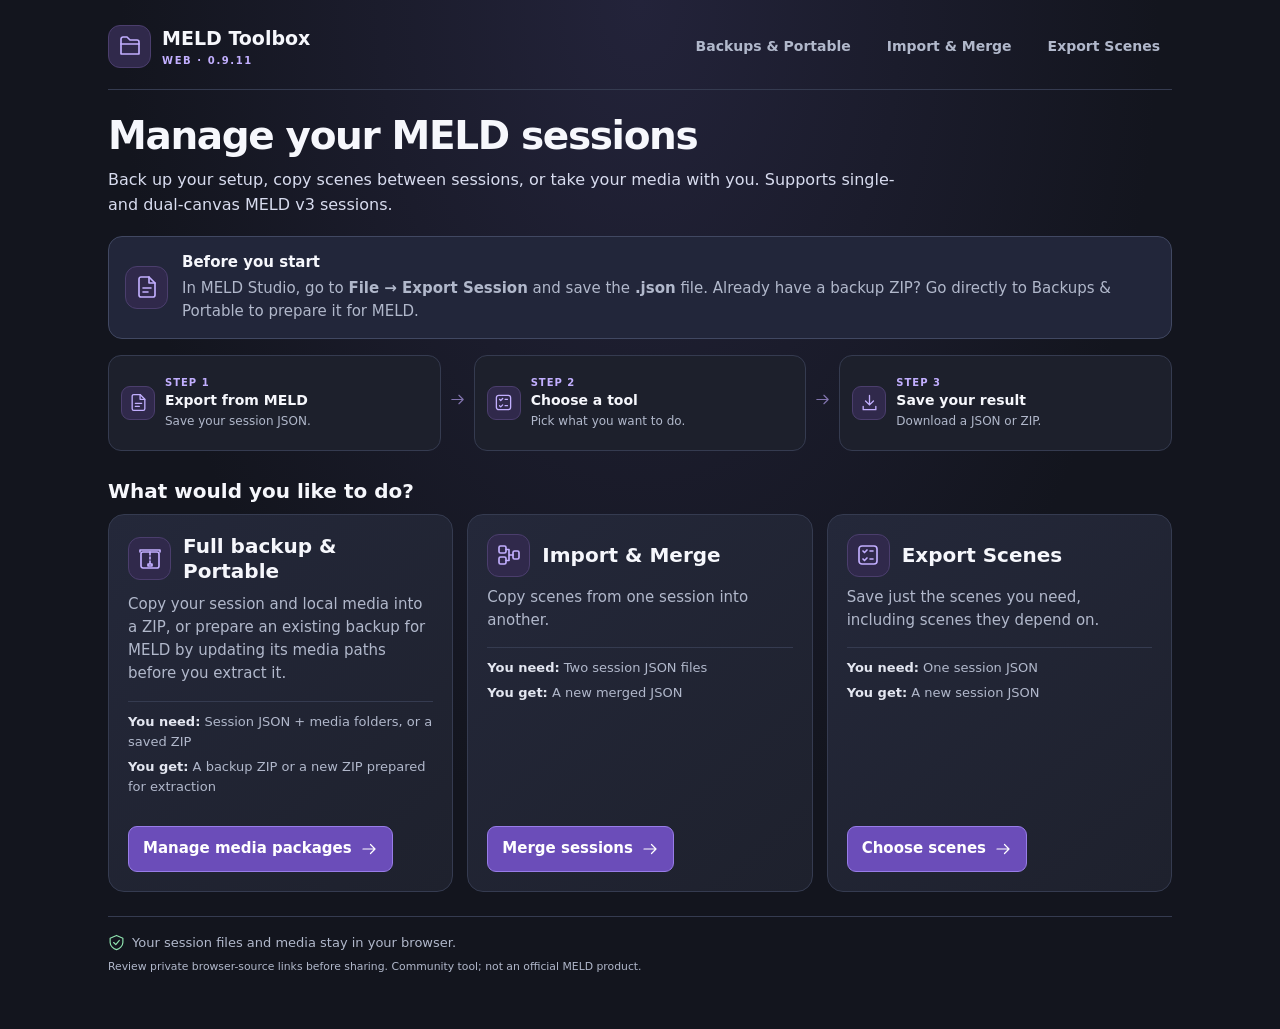
==== commit e5cc0495: "Visual update to show changes" ====
--- a/index.html
+++ b/index.html
@@ -1,3 +1,3 @@
 <!DOCTYPE html>
 
-<html lang="en"><head><meta charset="utf-8"/><meta content="width=device-width, initial-scale=1" name="viewport"/><meta content="default-src 'none'; script-src 'self'; style-src 'self' 'unsafe-inline'; img-src 'self' data: blob:; connect-src 'none'; base-uri 'none'; form-action 'none'; object-src 'none'" http-equiv="Content-Security-Policy"/><title>MELD Toolbox</title><link href="style.css?v=0910" rel="stylesheet"/></head><body><main><header class="topbar"><a class="brand" href="index.html"><span class="brandmark"><svg aria-hidden="true" fill="none" stroke="currentColor" stroke-linecap="round" stroke-linejoin="round" stroke-width="1.65" viewbox="0 0 24 24"><path d="M3 7V5a2 2 0 0 1 2-2h4l3 3h7a2 2 0 0 1 2 2v12H3z"></path><path d="M3 10h18"></path></svg></span><span>MELD Toolbox<small>WEB · 0.9.10</small></span></a><nav aria-label="Main navigation"><a href="portable.html">Backups &amp; Portable</a><a href="production-merge.html">Import &amp; Merge</a><a href="production-manager.html">Export Scenes</a></nav></header><section class="intro"><h1>Manage your MELD sessions</h1><p class="lead">Back up your setup, copy scenes between sessions, or take your media with you. Supports single- and dual-canvas MELD v3 sessions.</p><div class="start"><span class="symbol"><svg aria-hidden="true" fill="none" stroke="currentColor" stroke-linecap="round" stroke-linejoin="round" stroke-width="1.65" viewbox="0 0 24 24"><path d="M14 2H6a2 2 0 0 0-2 2v16a2 2 0 0 0 2 2h12a2 2 0 0 0 2-2V8z"></path><path d="M14 2v6h6M8 13h8M8 17h5"></path></svg></span><div><strong>Before you start</strong><p>In MELD Studio, go to <strong>File → Export Session</strong> and save the <strong>.json</strong> file. Already have a backup ZIP? Go directly to Backups &amp; Portable to prepare it for MELD.</p></div></div><div aria-label="Workflow" class="flow"><div class="flow-step"><span class="symbol"><svg aria-hidden="true" fill="none" stroke="currentColor" stroke-linecap="round" stroke-linejoin="round" stroke-width="1.65" viewbox="0 0 24 24"><path d="M14 2H6a2 2 0 0 0-2 2v16a2 2 0 0 0 2 2h12a2 2 0 0 0 2-2V8z"></path><path d="M14 2v6h6M8 13h8M8 17h5"></path></svg></span><div><span class="step-index">STEP 1</span><strong>Export from MELD</strong><small>Save your session JSON.</small></div></div><span class="flow-arrow"><svg aria-hidden="true" fill="none" stroke="currentColor" stroke-linecap="round" stroke-linejoin="round" stroke-width="1.65" viewbox="0 0 24 24"><path d="M4 12h16m-6-6 6 6-6 6"></path></svg></span><div class="flow-step"><span class="symbol"><svg aria-hidden="true" fill="none" stroke="currentColor" stroke-linecap="round" stroke-linejoin="round" stroke-width="1.65" viewbox="0 0 24 24"><rect height="18" rx="3" width="18" x="3" y="3"></rect><path d="m7 8 1.5 1.5L11 7m-4 9 1.5 1.5L11 15M14 8h3m-3 8h3"></path></svg></span><div><span class="step-index">STEP 2</span><strong>Choose a tool</strong><small>Pick what you want to do.</small></div></div><span class="flow-arrow"><svg aria-hidden="true" fill="none" stroke="currentColor" stroke-linecap="round" stroke-linejoin="round" stroke-width="1.65" viewbox="0 0 24 24"><path d="M4 12h16m-6-6 6 6-6 6"></path></svg></span><div class="flow-step"><span class="symbol"><svg aria-hidden="true" fill="none" stroke="currentColor" stroke-linecap="round" stroke-linejoin="round" stroke-width="1.65" viewbox="0 0 24 24"><path d="M12 3v12m-5-5 5 5 5-5M4 17v4h16v-4"></path></svg></span><div><span class="step-index">STEP 3</span><strong>Save your result</strong><small>Download a JSON or ZIP.</small></div></div></div></section><h2 class="section-title">What would you like to do?</h2><div class="workflow-grid three"><section class="workflow"><div class="card-top"><span class="symbol"><svg aria-hidden="true" fill="none" stroke="currentColor" stroke-linecap="round" stroke-linejoin="round" stroke-width="1.65" viewbox="0 0 24 24"><rect height="16" rx="2" width="18" x="3" y="5"></rect><path d="M2 5V3h20v2M12 5v3m0 2v2m0 2v3m-2 0h4v2h-4z"></path></svg></span><h2>Full backup &amp; Portable</h2></div><p>Copy your session and local media into a ZIP, or prepare an existing backup for MELD by updating its media paths before you extract it.</p><div class="meta"><span><b>You need:</b> Session JSON + media folders, or a saved ZIP</span><span><b>You get:</b> A backup ZIP or a new ZIP prepared for extraction</span></div><a class="action primary" href="portable.html">Manage media packages <svg aria-hidden="true" fill="none" stroke="currentColor" stroke-linecap="round" stroke-linejoin="round" stroke-width="1.65" style="width:18px;height:18px" viewbox="0 0 24 24"><path d="M4 12h16m-6-6 6 6-6 6"></path></svg></a></section><section class="workflow"><div class="card-top"><span class="symbol"><svg aria-hidden="true" fill="none" stroke="currentColor" stroke-linecap="round" stroke-linejoin="round" stroke-width="1.65" viewbox="0 0 24 24"><rect height="7" rx="1.5" width="7" x="2" y="3"></rect><rect height="7" rx="1.5" width="7" x="2" y="14"></rect><rect height="8" rx="1.5" width="6" x="16" y="8"></rect><path d="M9 6.5h3v11H9m3-5.5h4"></path></svg></span><h2>Import &amp; Merge</h2></div><p>Copy scenes from one session into another.</p><div class="meta"><span><b>You need:</b> Two session JSON files</span><span><b>You get:</b> A new merged JSON</span></div><a class="action primary" href="production-merge.html">Merge sessions <svg aria-hidden="true" fill="none" stroke="currentColor" stroke-linecap="round" stroke-linejoin="round" stroke-width="1.65" style="width:18px;height:18px" viewbox="0 0 24 24"><path d="M4 12h16m-6-6 6 6-6 6"></path></svg></a></section><section class="workflow"><div class="card-top"><span class="symbol"><svg aria-hidden="true" fill="none" stroke="currentColor" stroke-linecap="round" stroke-linejoin="round" stroke-width="1.65" viewbox="0 0 24 24"><rect height="18" rx="3" width="18" x="3" y="3"></rect><path d="m7 8 1.5 1.5L11 7m-4 9 1.5 1.5L11 15M14 8h3m-3 8h3"></path></svg></span><h2>Export Scenes</h2></div><p>Save just the scenes you need, including scenes they depend on.</p><div class="meta"><span><b>You need:</b> One session JSON</span><span><b>You get:</b> A new session JSON</span></div><a class="action primary" href="production-manager.html">Choose scenes <svg aria-hidden="true" fill="none" stroke="currentColor" stroke-linecap="round" stroke-linejoin="round" stroke-width="1.65" style="width:18px;height:18px" viewbox="0 0 24 24"><path d="M4 12h16m-6-6 6 6-6 6"></path></svg></a></section></div><footer><span><svg aria-hidden="true" fill="none" stroke="currentColor" stroke-linecap="round" stroke-linejoin="round" stroke-width="1.65" viewbox="0 0 24 24"><path d="m12 2 9 4v6c0 5-5 9-9 10-4-1-9-5-9-10V6z"></path><path d="m8 12 3 3 5-6"></path></svg> Your session files and media stay in your browser.</span><small>Review private browser-source links before sharing. Community tool; not an official MELD product.</small></footer></main></body></html>+<html lang="en"><head><meta charset="utf-8"/><meta content="width=device-width, initial-scale=1" name="viewport"/><meta content="default-src 'none'; script-src 'self'; style-src 'self' 'unsafe-inline'; img-src 'self' data: blob:; connect-src 'none'; base-uri 'none'; form-action 'none'; object-src 'none'" http-equiv="Content-Security-Policy"/><title>MELD Toolbox</title><link href="style.css?v=0911" rel="stylesheet"/></head><body><main><header class="topbar"><a class="brand" href="index.html"><span class="brandmark"><svg aria-hidden="true" fill="none" stroke="currentColor" stroke-linecap="round" stroke-linejoin="round" stroke-width="1.65" viewbox="0 0 24 24"><path d="M3 7V5a2 2 0 0 1 2-2h4l3 3h7a2 2 0 0 1 2 2v12H3z"></path><path d="M3 10h18"></path></svg></span><span>MELD Toolbox<small>WEB · 0.9.11</small></span></a><nav aria-label="Main navigation"><a href="portable.html">Backups &amp; Portable</a><a href="production-merge.html">Import &amp; Merge</a><a href="production-manager.html">Export Scenes</a></nav></header><section class="intro"><h1>Manage your MELD sessions</h1><p class="lead">Back up your setup, copy scenes between sessions, or take your media with you. Supports single- and dual-canvas MELD v3 sessions.</p><div class="start"><span class="symbol"><svg aria-hidden="true" fill="none" stroke="currentColor" stroke-linecap="round" stroke-linejoin="round" stroke-width="1.65" viewbox="0 0 24 24"><path d="M14 2H6a2 2 0 0 0-2 2v16a2 2 0 0 0 2 2h12a2 2 0 0 0 2-2V8z"></path><path d="M14 2v6h6M8 13h8M8 17h5"></path></svg></span><div><strong>Before you start</strong><p>In MELD Studio, go to <strong>File → Export Session</strong> and save the <strong>.json</strong> file. Already have a backup ZIP? Go directly to Backups &amp; Portable to prepare it for MELD.</p></div></div><div aria-label="Workflow" class="flow"><div class="flow-step"><span class="symbol"><svg aria-hidden="true" fill="none" stroke="currentColor" stroke-linecap="round" stroke-linejoin="round" stroke-width="1.65" viewbox="0 0 24 24"><path d="M14 2H6a2 2 0 0 0-2 2v16a2 2 0 0 0 2 2h12a2 2 0 0 0 2-2V8z"></path><path d="M14 2v6h6M8 13h8M8 17h5"></path></svg></span><div><span class="step-index">STEP 1</span><strong>Export from MELD</strong><small>Save your session JSON.</small></div></div><span class="flow-arrow"><svg aria-hidden="true" fill="none" stroke="currentColor" stroke-linecap="round" stroke-linejoin="round" stroke-width="1.65" viewbox="0 0 24 24"><path d="M4 12h16m-6-6 6 6-6 6"></path></svg></span><div class="flow-step"><span class="symbol"><svg aria-hidden="true" fill="none" stroke="currentColor" stroke-linecap="round" stroke-linejoin="round" stroke-width="1.65" viewbox="0 0 24 24"><rect height="18" rx="3" width="18" x="3" y="3"></rect><path d="m7 8 1.5 1.5L11 7m-4 9 1.5 1.5L11 15M14 8h3m-3 8h3"></path></svg></span><div><span class="step-index">STEP 2</span><strong>Choose a tool</strong><small>Pick what you want to do.</small></div></div><span class="flow-arrow"><svg aria-hidden="true" fill="none" stroke="currentColor" stroke-linecap="round" stroke-linejoin="round" stroke-width="1.65" viewbox="0 0 24 24"><path d="M4 12h16m-6-6 6 6-6 6"></path></svg></span><div class="flow-step"><span class="symbol"><svg aria-hidden="true" fill="none" stroke="currentColor" stroke-linecap="round" stroke-linejoin="round" stroke-width="1.65" viewbox="0 0 24 24"><path d="M12 3v12m-5-5 5 5 5-5M4 17v4h16v-4"></path></svg></span><div><span class="step-index">STEP 3</span><strong>Save your result</strong><small>Download a JSON or ZIP.</small></div></div></div></section><h2 class="section-title">What would you like to do?</h2><div class="workflow-grid three"><section class="workflow"><div class="card-top"><span class="symbol"><svg aria-hidden="true" fill="none" stroke="currentColor" stroke-linecap="round" stroke-linejoin="round" stroke-width="1.65" viewbox="0 0 24 24"><rect height="16" rx="2" width="18" x="3" y="5"></rect><path d="M2 5V3h20v2M12 5v3m0 2v2m0 2v3m-2 0h4v2h-4z"></path></svg></span><h2>Full backup &amp; Portable</h2></div><p>Copy your session and local media into a ZIP, or prepare an existing backup for MELD by updating its media paths before you extract it.</p><div class="meta"><span><b>You need:</b> Session JSON + media folders, or a saved ZIP</span><span><b>You get:</b> A backup ZIP or a new ZIP prepared for extraction</span></div><a class="action primary" href="portable.html">Manage media packages <svg aria-hidden="true" fill="none" stroke="currentColor" stroke-linecap="round" stroke-linejoin="round" stroke-width="1.65" style="width:18px;height:18px" viewbox="0 0 24 24"><path d="M4 12h16m-6-6 6 6-6 6"></path></svg></a></section><section class="workflow"><div class="card-top"><span class="symbol"><svg aria-hidden="true" fill="none" stroke="currentColor" stroke-linecap="round" stroke-linejoin="round" stroke-width="1.65" viewbox="0 0 24 24"><rect height="7" rx="1.5" width="7" x="2" y="3"></rect><rect height="7" rx="1.5" width="7" x="2" y="14"></rect><rect height="8" rx="1.5" width="6" x="16" y="8"></rect><path d="M9 6.5h3v11H9m3-5.5h4"></path></svg></span><h2>Import &amp; Merge</h2></div><p>Copy scenes from one session into another.</p><div class="meta"><span><b>You need:</b> Two session JSON files</span><span><b>You get:</b> A new merged JSON</span></div><a class="action primary" href="production-merge.html">Merge sessions <svg aria-hidden="true" fill="none" stroke="currentColor" stroke-linecap="round" stroke-linejoin="round" stroke-width="1.65" style="width:18px;height:18px" viewbox="0 0 24 24"><path d="M4 12h16m-6-6 6 6-6 6"></path></svg></a></section><section class="workflow"><div class="card-top"><span class="symbol"><svg aria-hidden="true" fill="none" stroke="currentColor" stroke-linecap="round" stroke-linejoin="round" stroke-width="1.65" viewbox="0 0 24 24"><rect height="18" rx="3" width="18" x="3" y="3"></rect><path d="m7 8 1.5 1.5L11 7m-4 9 1.5 1.5L11 15M14 8h3m-3 8h3"></path></svg></span><h2>Export Scenes</h2></div><p>Save just the scenes you need, including scenes they depend on.</p><div class="meta"><span><b>You need:</b> One session JSON</span><span><b>You get:</b> A new session JSON</span></div><a class="action primary" href="production-manager.html">Choose scenes <svg aria-hidden="true" fill="none" stroke="currentColor" stroke-linecap="round" stroke-linejoin="round" stroke-width="1.65" style="width:18px;height:18px" viewbox="0 0 24 24"><path d="M4 12h16m-6-6 6 6-6 6"></path></svg></a></section></div><footer><span><svg aria-hidden="true" fill="none" stroke="currentColor" stroke-linecap="round" stroke-linejoin="round" stroke-width="1.65" viewbox="0 0 24 24"><path d="m12 2 9 4v6c0 5-5 9-9 10-4-1-9-5-9-10V6z"></path><path d="m8 12 3 3 5-6"></path></svg> Your session files and media stay in your browser.</span><small>Review private browser-source links before sharing. Community tool; not an official MELD product.</small></footer></main></body></html>
--- a/style.css
+++ b/style.css
@@ -6,3 +6,6 @@
 .canvas-guide{margin:16px 0}.canvas-examples{display:grid;grid-template-columns:repeat(3,minmax(0,1fr));gap:12px}.canvas-examples .card{min-width:0}.canvas-examples svg{width:100%;height:auto;display:block;margin-bottom:8px}.diagram-label{fill:#f3efff;text-anchor:middle;font-size:12px;font-weight:600}.canvas-examples p{font-size:13px}.canvas-row{display:grid;grid-template-columns:minmax(150px,2fr) minmax(76px,1fr) minmax(76px,1fr) minmax(130px,1.5fr);gap:12px;align-items:center;border-bottom:1px solid var(--border);padding:12px 6px}.canvas-row>div{min-width:0;overflow-wrap:anywhere}.canvas-row .policy{min-width:0;width:100%}.canvas-head{position:sticky;top:0;background:#1e212b;z-index:1;font-size:13px}.canvas-cell{display:flex;align-items:center;gap:5px;flex-wrap:wrap}.canvas-cell input{accent-color:#a78bfa;width:18px;height:18px}.canvas-cell small{font-size:11px}.canvas-guide h3{margin-bottom:10px}#layoutIssues{white-space:pre-wrap}#sceneList{overflow:auto}.canvas-row{min-width:490px}@media(max-width:800px){.canvas-examples{grid-template-columns:1fr}.canvas-examples svg{max-width:340px}.canvas-row{gap:8px}}
 
 .diagram-label[font-size="8"]{font-size:9px}
+
+/* Live merge preview */
+.match-stats,.merge-metrics{margin:14px 0;grid-template-columns:repeat(3,minmax(0,1fr))}.merge-metrics{grid-template-columns:repeat(4,minmax(0,1fr))}.merge-feedback{background:#22263a;border:1px solid #414862;border-radius:10px;padding:12px 14px;color:#dce1f2;margin:12px 0}.preview-heading{justify-content:space-between}.preview-heading h2{margin:0}.preview-ready{font-weight:700;color:var(--green);font-size:13px}.merge-visual{border:1px solid var(--border);border-radius:14px;padding:16px;margin:18px 0;background:#171a24}.merge-diagram{display:grid;grid-template-columns:minmax(0,1fr) 100px minmax(0,1fr);gap:12px;align-items:start;margin:14px 0}.merge-side{border:1px solid var(--border);border-radius:11px;padding:12px;min-width:0;background:#202331}.merge-side h4{margin:0;display:flex;gap:8px;flex-wrap:wrap;align-items:center;justify-content:space-between;font-size:15px}.merge-side h4 small{font-size:10px;letter-spacing:1px}.merge-side p{font-size:13px}.merge-stack{display:grid;gap:7px;max-height:600px;overflow:auto;padding-right:3px}.merge-arrow{align-self:center;text-align:center;color:var(--purple);font-size:12px;overflow-wrap:anywhere}.merge-arrow svg{width:70px;max-width:100%;display:block;margin:0 auto 4px}.merge-scene{border:1px solid #50536a;background:#303344;border-radius:8px;padding:8px;min-width:0;border-left:4px solid #77738a}.merge-scene-top{display:flex;gap:6px;justify-content:space-between;align-items:baseline;flex-wrap:wrap;overflow-wrap:anywhere;font-size:13px}.scene-state{font-size:11px;font-weight:650}.layout-icons{display:flex;gap:6px;align-items:center;margin-top:5px;flex-wrap:wrap}.layout-chip{font-size:10px;line-height:1;padding:4px 7px;border:1px solid currentColor;border-radius:4px;color:#c8c4e1}.portrait-chip{border-radius:3px;padding:6px 4px}.empty-chip{border-style:dashed;opacity:.75}.merge-scene-detail{display:block;font-size:11px;margin-top:5px;overflow-wrap:anywhere}.merge-scene.added{background:#203c32;border-color:#407a59}.merge-scene.merged{background:#302a4b;border-color:#8873cc}.merge-scene.replaced{background:#453523;border-color:#bb9554}.merge-scene.updated{background:#263849;border-color:#5982ad}.merge-scene.added .scene-state,.stat.added b,.action-text.added{color:var(--green)}.merge-scene.merged .scene-state,.stat.merged b,.action-text.merged{color:var(--purple)}.merge-scene.replaced .scene-state,.stat.replaced b,.action-text.replaced{color:var(--gold)}.merge-legend{display:flex;gap:12px;flex-wrap:wrap;font-size:12px;color:var(--muted)}.legend-key::before{content:'';display:inline-block;width:10px;height:10px;border-radius:2px;margin-right:5px;background:#77738a}.legend-key.added::before{background:#407a59}.legend-key.merged::before{background:#8873cc}.legend-key.replaced::before{background:#bb9554}.legend-key.updated::before{background:#5982ad}.merge-validation p{margin:5px 0;font-size:14px}.merge-table{overflow-x:auto}.merge-details{margin:14px 0}.merge-details summary{cursor:pointer;font-weight:650}.merge-details .grid{margin-top:12px}#result{scroll-margin-top:16px}#bulkFeedback:empty{display:none}@media(max-width:700px){.merge-diagram{grid-template-columns:minmax(0,1fr) 42px minmax(0,1fr);gap:6px}.merge-side,.merge-visual{padding:8px}.merge-arrow{font-size:10px}.merge-metrics{grid-template-columns:repeat(2,minmax(0,1fr))}.match-stats{grid-template-columns:repeat(3,minmax(0,1fr))}.match-stats .stat{padding:8px}.match-stats small{font-size:11px}}@media(max-width:420px){.merge-diagram{grid-template-columns:1fr}.merge-arrow svg{transform:rotate(90deg)}.merge-arrow{padding:8px}.merge-stack{max-height:240px}}
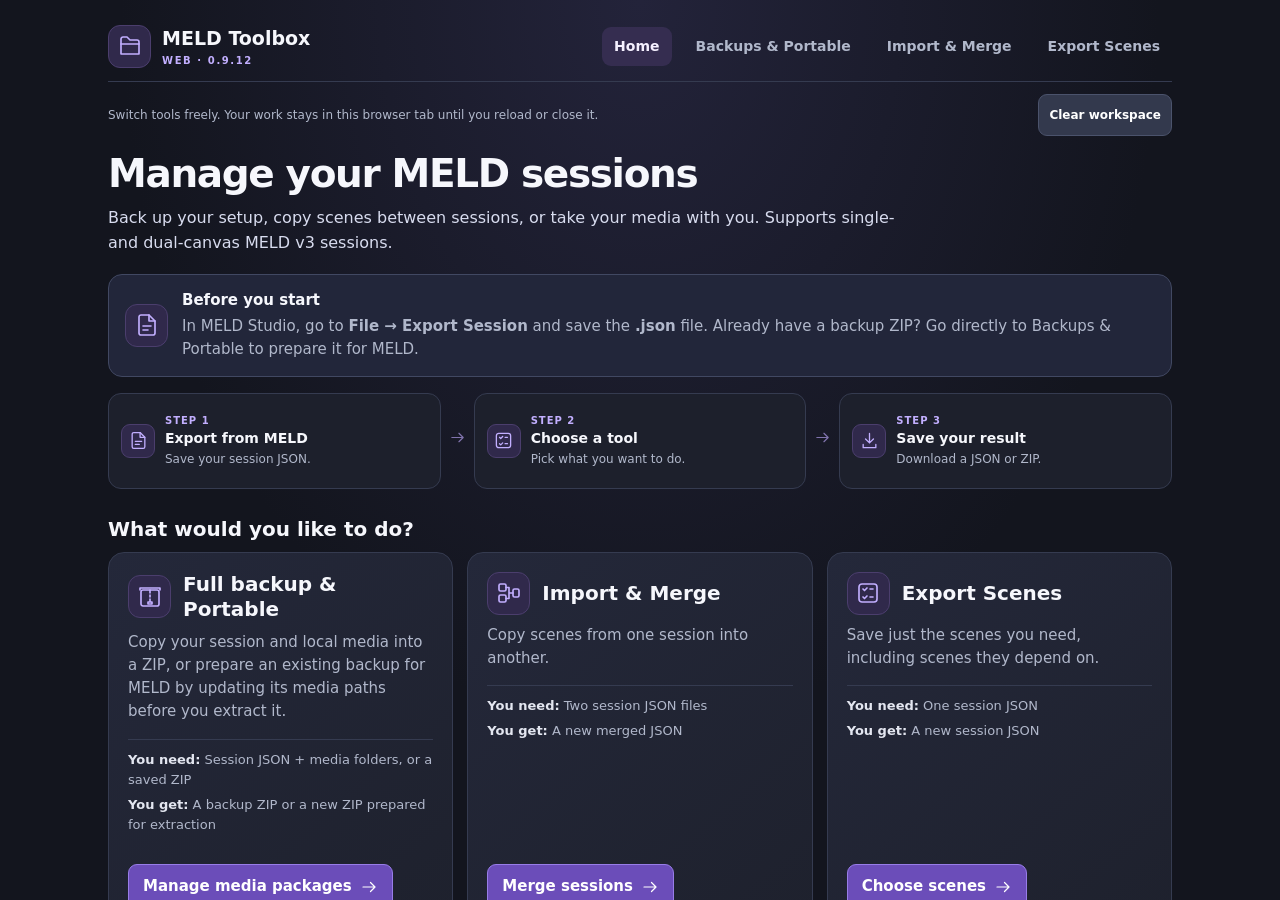
==== commit bd6dedbd: "Retain input information from tab to tab" ====
--- a/index.html
+++ b/index.html
@@ -1,3 +1,3 @@
 <!DOCTYPE html>
 
-<html lang="en"><head><meta charset="utf-8"/><meta content="width=device-width, initial-scale=1" name="viewport"/><meta content="default-src 'none'; script-src 'self'; style-src 'self' 'unsafe-inline'; img-src 'self' data: blob:; connect-src 'none'; base-uri 'none'; form-action 'none'; object-src 'none'" http-equiv="Content-Security-Policy"/><title>MELD Toolbox</title><link href="style.css?v=0911" rel="stylesheet"/></head><body><main><header class="topbar"><a class="brand" href="index.html"><span class="brandmark"><svg aria-hidden="true" fill="none" stroke="currentColor" stroke-linecap="round" stroke-linejoin="round" stroke-width="1.65" viewbox="0 0 24 24"><path d="M3 7V5a2 2 0 0 1 2-2h4l3 3h7a2 2 0 0 1 2 2v12H3z"></path><path d="M3 10h18"></path></svg></span><span>MELD Toolbox<small>WEB · 0.9.11</small></span></a><nav aria-label="Main navigation"><a href="portable.html">Backups &amp; Portable</a><a href="production-merge.html">Import &amp; Merge</a><a href="production-manager.html">Export Scenes</a></nav></header><section class="intro"><h1>Manage your MELD sessions</h1><p class="lead">Back up your setup, copy scenes between sessions, or take your media with you. Supports single- and dual-canvas MELD v3 sessions.</p><div class="start"><span class="symbol"><svg aria-hidden="true" fill="none" stroke="currentColor" stroke-linecap="round" stroke-linejoin="round" stroke-width="1.65" viewbox="0 0 24 24"><path d="M14 2H6a2 2 0 0 0-2 2v16a2 2 0 0 0 2 2h12a2 2 0 0 0 2-2V8z"></path><path d="M14 2v6h6M8 13h8M8 17h5"></path></svg></span><div><strong>Before you start</strong><p>In MELD Studio, go to <strong>File → Export Session</strong> and save the <strong>.json</strong> file. Already have a backup ZIP? Go directly to Backups &amp; Portable to prepare it for MELD.</p></div></div><div aria-label="Workflow" class="flow"><div class="flow-step"><span class="symbol"><svg aria-hidden="true" fill="none" stroke="currentColor" stroke-linecap="round" stroke-linejoin="round" stroke-width="1.65" viewbox="0 0 24 24"><path d="M14 2H6a2 2 0 0 0-2 2v16a2 2 0 0 0 2 2h12a2 2 0 0 0 2-2V8z"></path><path d="M14 2v6h6M8 13h8M8 17h5"></path></svg></span><div><span class="step-index">STEP 1</span><strong>Export from MELD</strong><small>Save your session JSON.</small></div></div><span class="flow-arrow"><svg aria-hidden="true" fill="none" stroke="currentColor" stroke-linecap="round" stroke-linejoin="round" stroke-width="1.65" viewbox="0 0 24 24"><path d="M4 12h16m-6-6 6 6-6 6"></path></svg></span><div class="flow-step"><span class="symbol"><svg aria-hidden="true" fill="none" stroke="currentColor" stroke-linecap="round" stroke-linejoin="round" stroke-width="1.65" viewbox="0 0 24 24"><rect height="18" rx="3" width="18" x="3" y="3"></rect><path d="m7 8 1.5 1.5L11 7m-4 9 1.5 1.5L11 15M14 8h3m-3 8h3"></path></svg></span><div><span class="step-index">STEP 2</span><strong>Choose a tool</strong><small>Pick what you want to do.</small></div></div><span class="flow-arrow"><svg aria-hidden="true" fill="none" stroke="currentColor" stroke-linecap="round" stroke-linejoin="round" stroke-width="1.65" viewbox="0 0 24 24"><path d="M4 12h16m-6-6 6 6-6 6"></path></svg></span><div class="flow-step"><span class="symbol"><svg aria-hidden="true" fill="none" stroke="currentColor" stroke-linecap="round" stroke-linejoin="round" stroke-width="1.65" viewbox="0 0 24 24"><path d="M12 3v12m-5-5 5 5 5-5M4 17v4h16v-4"></path></svg></span><div><span class="step-index">STEP 3</span><strong>Save your result</strong><small>Download a JSON or ZIP.</small></div></div></div></section><h2 class="section-title">What would you like to do?</h2><div class="workflow-grid three"><section class="workflow"><div class="card-top"><span class="symbol"><svg aria-hidden="true" fill="none" stroke="currentColor" stroke-linecap="round" stroke-linejoin="round" stroke-width="1.65" viewbox="0 0 24 24"><rect height="16" rx="2" width="18" x="3" y="5"></rect><path d="M2 5V3h20v2M12 5v3m0 2v2m0 2v3m-2 0h4v2h-4z"></path></svg></span><h2>Full backup &amp; Portable</h2></div><p>Copy your session and local media into a ZIP, or prepare an existing backup for MELD by updating its media paths before you extract it.</p><div class="meta"><span><b>You need:</b> Session JSON + media folders, or a saved ZIP</span><span><b>You get:</b> A backup ZIP or a new ZIP prepared for extraction</span></div><a class="action primary" href="portable.html">Manage media packages <svg aria-hidden="true" fill="none" stroke="currentColor" stroke-linecap="round" stroke-linejoin="round" stroke-width="1.65" style="width:18px;height:18px" viewbox="0 0 24 24"><path d="M4 12h16m-6-6 6 6-6 6"></path></svg></a></section><section class="workflow"><div class="card-top"><span class="symbol"><svg aria-hidden="true" fill="none" stroke="currentColor" stroke-linecap="round" stroke-linejoin="round" stroke-width="1.65" viewbox="0 0 24 24"><rect height="7" rx="1.5" width="7" x="2" y="3"></rect><rect height="7" rx="1.5" width="7" x="2" y="14"></rect><rect height="8" rx="1.5" width="6" x="16" y="8"></rect><path d="M9 6.5h3v11H9m3-5.5h4"></path></svg></span><h2>Import &amp; Merge</h2></div><p>Copy scenes from one session into another.</p><div class="meta"><span><b>You need:</b> Two session JSON files</span><span><b>You get:</b> A new merged JSON</span></div><a class="action primary" href="production-merge.html">Merge sessions <svg aria-hidden="true" fill="none" stroke="currentColor" stroke-linecap="round" stroke-linejoin="round" stroke-width="1.65" style="width:18px;height:18px" viewbox="0 0 24 24"><path d="M4 12h16m-6-6 6 6-6 6"></path></svg></a></section><section class="workflow"><div class="card-top"><span class="symbol"><svg aria-hidden="true" fill="none" stroke="currentColor" stroke-linecap="round" stroke-linejoin="round" stroke-width="1.65" viewbox="0 0 24 24"><rect height="18" rx="3" width="18" x="3" y="3"></rect><path d="m7 8 1.5 1.5L11 7m-4 9 1.5 1.5L11 15M14 8h3m-3 8h3"></path></svg></span><h2>Export Scenes</h2></div><p>Save just the scenes you need, including scenes they depend on.</p><div class="meta"><span><b>You need:</b> One session JSON</span><span><b>You get:</b> A new session JSON</span></div><a class="action primary" href="production-manager.html">Choose scenes <svg aria-hidden="true" fill="none" stroke="currentColor" stroke-linecap="round" stroke-linejoin="round" stroke-width="1.65" style="width:18px;height:18px" viewbox="0 0 24 24"><path d="M4 12h16m-6-6 6 6-6 6"></path></svg></a></section></div><footer><span><svg aria-hidden="true" fill="none" stroke="currentColor" stroke-linecap="round" stroke-linejoin="round" stroke-width="1.65" viewbox="0 0 24 24"><path d="m12 2 9 4v6c0 5-5 9-9 10-4-1-9-5-9-10V6z"></path><path d="m8 12 3 3 5-6"></path></svg> Your session files and media stay in your browser.</span><small>Review private browser-source links before sharing. Community tool; not an official MELD product.</small></footer></main></body></html>+<html lang="en"><head><meta charset="utf-8"/><meta content="width=device-width, initial-scale=1" name="viewport"/><meta content="default-src 'none'; script-src 'self'; style-src 'self' 'unsafe-inline'; img-src 'self' data: blob:; connect-src 'none'; base-uri 'none'; form-action 'none'; object-src 'none'; frame-src 'self'" http-equiv="Content-Security-Policy"/><title>MELD Toolbox</title><link href="style.css?v=0912" rel="stylesheet"/></head><body><main class="workspace-shell"><header class="topbar"><a class="brand" href="index.html"><span class="brandmark"><svg aria-hidden="true" fill="none" stroke="currentColor" stroke-linecap="round" stroke-linejoin="round" stroke-width="1.65" viewbox="0 0 24 24"><path d="M3 7V5a2 2 0 0 1 2-2h4l3 3h7a2 2 0 0 1 2 2v12H3z"></path><path d="M3 10h18"></path></svg></span><span>MELD Toolbox<small>WEB · 0.9.12</small></span></a><nav aria-label="Main navigation"><a href="index.html">Home</a><a href="portable.html">Backups &amp; Portable</a><a href="production-merge.html">Import &amp; Merge</a><a href="production-manager.html">Export Scenes</a></nav></header><div class="workspace-strip" id="workspace-strip"><span>Switch tools freely. Your work stays in this browser tab until you reload or close it.</span><button id="workspace-reset" type="button">Clear workspace</button></div><div class="workspace-home" id="workspace-home"><section class="intro"><h1>Manage your MELD sessions</h1><p class="lead">Back up your setup, copy scenes between sessions, or take your media with you. Supports single- and dual-canvas MELD v3 sessions.</p><div class="start"><span class="symbol"><svg aria-hidden="true" fill="none" stroke="currentColor" stroke-linecap="round" stroke-linejoin="round" stroke-width="1.65" viewbox="0 0 24 24"><path d="M14 2H6a2 2 0 0 0-2 2v16a2 2 0 0 0 2 2h12a2 2 0 0 0 2-2V8z"></path><path d="M14 2v6h6M8 13h8M8 17h5"></path></svg></span><div><strong>Before you start</strong><p>In MELD Studio, go to <strong>File → Export Session</strong> and save the <strong>.json</strong> file. Already have a backup ZIP? Go directly to Backups &amp; Portable to prepare it for MELD.</p></div></div><div aria-label="Workflow" class="flow"><div class="flow-step"><span class="symbol"><svg aria-hidden="true" fill="none" stroke="currentColor" stroke-linecap="round" stroke-linejoin="round" stroke-width="1.65" viewbox="0 0 24 24"><path d="M14 2H6a2 2 0 0 0-2 2v16a2 2 0 0 0 2 2h12a2 2 0 0 0 2-2V8z"></path><path d="M14 2v6h6M8 13h8M8 17h5"></path></svg></span><div><span class="step-index">STEP 1</span><strong>Export from MELD</strong><small>Save your session JSON.</small></div></div><span class="flow-arrow"><svg aria-hidden="true" fill="none" stroke="currentColor" stroke-linecap="round" stroke-linejoin="round" stroke-width="1.65" viewbox="0 0 24 24"><path d="M4 12h16m-6-6 6 6-6 6"></path></svg></span><div class="flow-step"><span class="symbol"><svg aria-hidden="true" fill="none" stroke="currentColor" stroke-linecap="round" stroke-linejoin="round" stroke-width="1.65" viewbox="0 0 24 24"><rect height="18" rx="3" width="18" x="3" y="3"></rect><path d="m7 8 1.5 1.5L11 7m-4 9 1.5 1.5L11 15M14 8h3m-3 8h3"></path></svg></span><div><span class="step-index">STEP 2</span><strong>Choose a tool</strong><small>Pick what you want to do.</small></div></div><span class="flow-arrow"><svg aria-hidden="true" fill="none" stroke="currentColor" stroke-linecap="round" stroke-linejoin="round" stroke-width="1.65" viewbox="0 0 24 24"><path d="M4 12h16m-6-6 6 6-6 6"></path></svg></span><div class="flow-step"><span class="symbol"><svg aria-hidden="true" fill="none" stroke="currentColor" stroke-linecap="round" stroke-linejoin="round" stroke-width="1.65" viewbox="0 0 24 24"><path d="M12 3v12m-5-5 5 5 5-5M4 17v4h16v-4"></path></svg></span><div><span class="step-index">STEP 3</span><strong>Save your result</strong><small>Download a JSON or ZIP.</small></div></div></div></section><h2 class="section-title">What would you like to do?</h2><div class="workflow-grid three"><section class="workflow"><div class="card-top"><span class="symbol"><svg aria-hidden="true" fill="none" stroke="currentColor" stroke-linecap="round" stroke-linejoin="round" stroke-width="1.65" viewbox="0 0 24 24"><rect height="16" rx="2" width="18" x="3" y="5"></rect><path d="M2 5V3h20v2M12 5v3m0 2v2m0 2v3m-2 0h4v2h-4z"></path></svg></span><h2>Full backup &amp; Portable</h2></div><p>Copy your session and local media into a ZIP, or prepare an existing backup for MELD by updating its media paths before you extract it.</p><div class="meta"><span><b>You need:</b> Session JSON + media folders, or a saved ZIP</span><span><b>You get:</b> A backup ZIP or a new ZIP prepared for extraction</span></div><a class="action primary" href="portable.html">Manage media packages <svg aria-hidden="true" fill="none" stroke="currentColor" stroke-linecap="round" stroke-linejoin="round" stroke-width="1.65" style="width:18px;height:18px" viewbox="0 0 24 24"><path d="M4 12h16m-6-6 6 6-6 6"></path></svg></a></section><section class="workflow"><div class="card-top"><span class="symbol"><svg aria-hidden="true" fill="none" stroke="currentColor" stroke-linecap="round" stroke-linejoin="round" stroke-width="1.65" viewbox="0 0 24 24"><rect height="7" rx="1.5" width="7" x="2" y="3"></rect><rect height="7" rx="1.5" width="7" x="2" y="14"></rect><rect height="8" rx="1.5" width="6" x="16" y="8"></rect><path d="M9 6.5h3v11H9m3-5.5h4"></path></svg></span><h2>Import &amp; Merge</h2></div><p>Copy scenes from one session into another.</p><div class="meta"><span><b>You need:</b> Two session JSON files</span><span><b>You get:</b> A new merged JSON</span></div><a class="action primary" href="production-merge.html">Merge sessions <svg aria-hidden="true" fill="none" stroke="currentColor" stroke-linecap="round" stroke-linejoin="round" stroke-width="1.65" style="width:18px;height:18px" viewbox="0 0 24 24"><path d="M4 12h16m-6-6 6 6-6 6"></path></svg></a></section><section class="workflow"><div class="card-top"><span class="symbol"><svg aria-hidden="true" fill="none" stroke="currentColor" stroke-linecap="round" stroke-linejoin="round" stroke-width="1.65" viewbox="0 0 24 24"><rect height="18" rx="3" width="18" x="3" y="3"></rect><path d="m7 8 1.5 1.5L11 7m-4 9 1.5 1.5L11 15M14 8h3m-3 8h3"></path></svg></span><h2>Export Scenes</h2></div><p>Save just the scenes you need, including scenes they depend on.</p><div class="meta"><span><b>You need:</b> One session JSON</span><span><b>You get:</b> A new session JSON</span></div><a class="action primary" href="production-manager.html">Choose scenes <svg aria-hidden="true" fill="none" stroke="currentColor" stroke-linecap="round" stroke-linejoin="round" stroke-width="1.65" style="width:18px;height:18px" viewbox="0 0 24 24"><path d="M4 12h16m-6-6 6 6-6 6"></path></svg></a></section></div><footer><span><svg aria-hidden="true" fill="none" stroke="currentColor" stroke-linecap="round" stroke-linejoin="round" stroke-width="1.65" viewbox="0 0 24 24"><path d="m12 2 9 4v6c0 5-5 9-9 10-4-1-9-5-9-10V6z"></path><path d="m8 12 3 3 5-6"></path></svg> Your session files and media stay in your browser.</span><small>Review private browser-source links before sharing. Community tool; not an official MELD product.</small></footer></div><div hidden="" id="workspace-deck"></div></main><script src="workspace.js?v=0912"></script></body></html>
--- a/style.css
+++ b/style.css
@@ -9,3 +9,6 @@
 
 /* Live merge preview */
 .match-stats,.merge-metrics{margin:14px 0;grid-template-columns:repeat(3,minmax(0,1fr))}.merge-metrics{grid-template-columns:repeat(4,minmax(0,1fr))}.merge-feedback{background:#22263a;border:1px solid #414862;border-radius:10px;padding:12px 14px;color:#dce1f2;margin:12px 0}.preview-heading{justify-content:space-between}.preview-heading h2{margin:0}.preview-ready{font-weight:700;color:var(--green);font-size:13px}.merge-visual{border:1px solid var(--border);border-radius:14px;padding:16px;margin:18px 0;background:#171a24}.merge-diagram{display:grid;grid-template-columns:minmax(0,1fr) 100px minmax(0,1fr);gap:12px;align-items:start;margin:14px 0}.merge-side{border:1px solid var(--border);border-radius:11px;padding:12px;min-width:0;background:#202331}.merge-side h4{margin:0;display:flex;gap:8px;flex-wrap:wrap;align-items:center;justify-content:space-between;font-size:15px}.merge-side h4 small{font-size:10px;letter-spacing:1px}.merge-side p{font-size:13px}.merge-stack{display:grid;gap:7px;max-height:600px;overflow:auto;padding-right:3px}.merge-arrow{align-self:center;text-align:center;color:var(--purple);font-size:12px;overflow-wrap:anywhere}.merge-arrow svg{width:70px;max-width:100%;display:block;margin:0 auto 4px}.merge-scene{border:1px solid #50536a;background:#303344;border-radius:8px;padding:8px;min-width:0;border-left:4px solid #77738a}.merge-scene-top{display:flex;gap:6px;justify-content:space-between;align-items:baseline;flex-wrap:wrap;overflow-wrap:anywhere;font-size:13px}.scene-state{font-size:11px;font-weight:650}.layout-icons{display:flex;gap:6px;align-items:center;margin-top:5px;flex-wrap:wrap}.layout-chip{font-size:10px;line-height:1;padding:4px 7px;border:1px solid currentColor;border-radius:4px;color:#c8c4e1}.portrait-chip{border-radius:3px;padding:6px 4px}.empty-chip{border-style:dashed;opacity:.75}.merge-scene-detail{display:block;font-size:11px;margin-top:5px;overflow-wrap:anywhere}.merge-scene.added{background:#203c32;border-color:#407a59}.merge-scene.merged{background:#302a4b;border-color:#8873cc}.merge-scene.replaced{background:#453523;border-color:#bb9554}.merge-scene.updated{background:#263849;border-color:#5982ad}.merge-scene.added .scene-state,.stat.added b,.action-text.added{color:var(--green)}.merge-scene.merged .scene-state,.stat.merged b,.action-text.merged{color:var(--purple)}.merge-scene.replaced .scene-state,.stat.replaced b,.action-text.replaced{color:var(--gold)}.merge-legend{display:flex;gap:12px;flex-wrap:wrap;font-size:12px;color:var(--muted)}.legend-key::before{content:'';display:inline-block;width:10px;height:10px;border-radius:2px;margin-right:5px;background:#77738a}.legend-key.added::before{background:#407a59}.legend-key.merged::before{background:#8873cc}.legend-key.replaced::before{background:#bb9554}.legend-key.updated::before{background:#5982ad}.merge-validation p{margin:5px 0;font-size:14px}.merge-table{overflow-x:auto}.merge-details{margin:14px 0}.merge-details summary{cursor:pointer;font-weight:650}.merge-details .grid{margin-top:12px}#result{scroll-margin-top:16px}#bulkFeedback:empty{display:none}@media(max-width:700px){.merge-diagram{grid-template-columns:minmax(0,1fr) 42px minmax(0,1fr);gap:6px}.merge-side,.merge-visual{padding:8px}.merge-arrow{font-size:10px}.merge-metrics{grid-template-columns:repeat(2,minmax(0,1fr))}.match-stats{grid-template-columns:repeat(3,minmax(0,1fr))}.match-stats .stat{padding:8px}.match-stats small{font-size:11px}}@media(max-width:420px){.merge-diagram{grid-template-columns:1fr}.merge-arrow svg{transform:rotate(90deg)}.merge-arrow{padding:8px}.merge-stack{max-height:240px}}
+
+/* Live tool tabs: keep each document and its File objects alive without disk storage. */
+.workspace-strip{display:none}.workspace-active .workspace-strip{display:flex;align-items:center;justify-content:space-between;gap:10px;padding:0 0 12px;color:var(--muted);font-size:12px}.workspace-strip button{font-size:12px;padding:6px 10px;flex-shrink:0}.workspace-active,.workspace-active body{height:100%;overflow:hidden}.workspace-active .workspace-shell{height:100vh;height:100dvh;display:flex;flex-direction:column;padding-bottom:0;max-width:none;width:100%}.workspace-active .workspace-shell>.topbar,.workspace-active .workspace-strip{width:100%;max-width:1064px;margin-left:auto;margin-right:auto;flex-shrink:0}.workspace-active .workspace-shell>.topbar{margin-bottom:12px;padding-bottom:12px}.workspace-home,#workspace-deck{flex:1;min-height:0;overflow:auto}.workspace-home{width:100%;max-width:1064px;margin:0 auto;padding:4px 0 32px}.workspace-frame{border:0;width:100%;height:100%;display:block;background:transparent}.workspace-embedded .topbar{display:none}.workspace-embedded main{padding-top:6px}.workspace-embedded body{background:var(--bg)}.workspace-active [hidden]{display:none!important}@media(max-width:650px){.workspace-active .workspace-shell{padding:12px 10px 0}.workspace-active .workspace-shell>.topbar{gap:8px}.workspace-active .workspace-shell nav{gap:3px}.workspace-active .workspace-shell nav a{padding:6px 7px;font-size:12px}.workspace-strip span{line-height:1.35}.workspace-embedded main{padding-left:8px;padding-right:8px}}
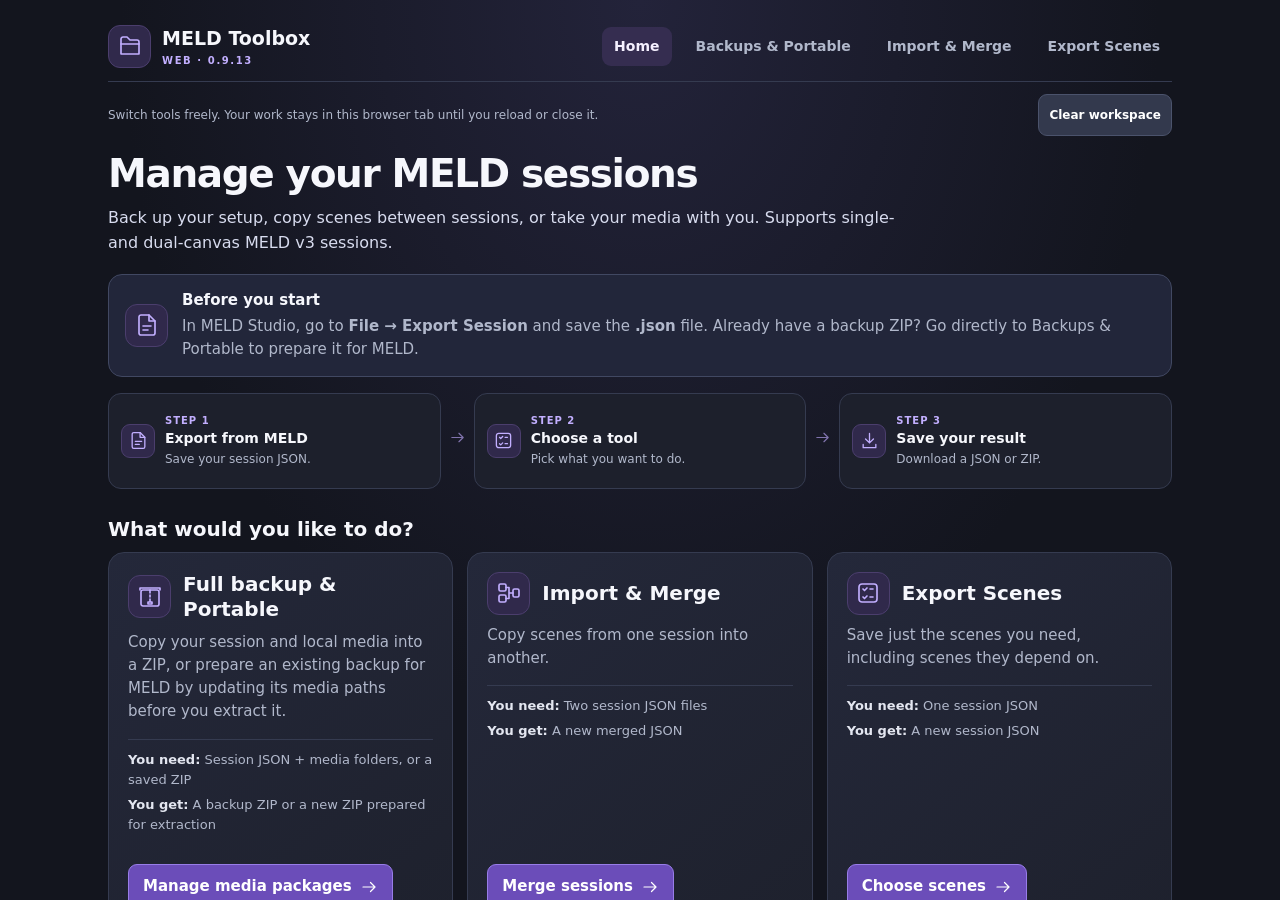
==== commit c42f5b54: "Update about section at the bottom of the page" ====
--- a/index.html
+++ b/index.html
@@ -1,3 +1,3 @@
 <!DOCTYPE html>
 
-<html lang="en"><head><meta charset="utf-8"/><meta content="width=device-width, initial-scale=1" name="viewport"/><meta content="default-src 'none'; script-src 'self'; style-src 'self' 'unsafe-inline'; img-src 'self' data: blob:; connect-src 'none'; base-uri 'none'; form-action 'none'; object-src 'none'; frame-src 'self'" http-equiv="Content-Security-Policy"/><title>MELD Toolbox</title><link href="style.css?v=0912" rel="stylesheet"/></head><body><main class="workspace-shell"><header class="topbar"><a class="brand" href="index.html"><span class="brandmark"><svg aria-hidden="true" fill="none" stroke="currentColor" stroke-linecap="round" stroke-linejoin="round" stroke-width="1.65" viewbox="0 0 24 24"><path d="M3 7V5a2 2 0 0 1 2-2h4l3 3h7a2 2 0 0 1 2 2v12H3z"></path><path d="M3 10h18"></path></svg></span><span>MELD Toolbox<small>WEB · 0.9.12</small></span></a><nav aria-label="Main navigation"><a href="index.html">Home</a><a href="portable.html">Backups &amp; Portable</a><a href="production-merge.html">Import &amp; Merge</a><a href="production-manager.html">Export Scenes</a></nav></header><div class="workspace-strip" id="workspace-strip"><span>Switch tools freely. Your work stays in this browser tab until you reload or close it.</span><button id="workspace-reset" type="button">Clear workspace</button></div><div class="workspace-home" id="workspace-home"><section class="intro"><h1>Manage your MELD sessions</h1><p class="lead">Back up your setup, copy scenes between sessions, or take your media with you. Supports single- and dual-canvas MELD v3 sessions.</p><div class="start"><span class="symbol"><svg aria-hidden="true" fill="none" stroke="currentColor" stroke-linecap="round" stroke-linejoin="round" stroke-width="1.65" viewbox="0 0 24 24"><path d="M14 2H6a2 2 0 0 0-2 2v16a2 2 0 0 0 2 2h12a2 2 0 0 0 2-2V8z"></path><path d="M14 2v6h6M8 13h8M8 17h5"></path></svg></span><div><strong>Before you start</strong><p>In MELD Studio, go to <strong>File → Export Session</strong> and save the <strong>.json</strong> file. Already have a backup ZIP? Go directly to Backups &amp; Portable to prepare it for MELD.</p></div></div><div aria-label="Workflow" class="flow"><div class="flow-step"><span class="symbol"><svg aria-hidden="true" fill="none" stroke="currentColor" stroke-linecap="round" stroke-linejoin="round" stroke-width="1.65" viewbox="0 0 24 24"><path d="M14 2H6a2 2 0 0 0-2 2v16a2 2 0 0 0 2 2h12a2 2 0 0 0 2-2V8z"></path><path d="M14 2v6h6M8 13h8M8 17h5"></path></svg></span><div><span class="step-index">STEP 1</span><strong>Export from MELD</strong><small>Save your session JSON.</small></div></div><span class="flow-arrow"><svg aria-hidden="true" fill="none" stroke="currentColor" stroke-linecap="round" stroke-linejoin="round" stroke-width="1.65" viewbox="0 0 24 24"><path d="M4 12h16m-6-6 6 6-6 6"></path></svg></span><div class="flow-step"><span class="symbol"><svg aria-hidden="true" fill="none" stroke="currentColor" stroke-linecap="round" stroke-linejoin="round" stroke-width="1.65" viewbox="0 0 24 24"><rect height="18" rx="3" width="18" x="3" y="3"></rect><path d="m7 8 1.5 1.5L11 7m-4 9 1.5 1.5L11 15M14 8h3m-3 8h3"></path></svg></span><div><span class="step-index">STEP 2</span><strong>Choose a tool</strong><small>Pick what you want to do.</small></div></div><span class="flow-arrow"><svg aria-hidden="true" fill="none" stroke="currentColor" stroke-linecap="round" stroke-linejoin="round" stroke-width="1.65" viewbox="0 0 24 24"><path d="M4 12h16m-6-6 6 6-6 6"></path></svg></span><div class="flow-step"><span class="symbol"><svg aria-hidden="true" fill="none" stroke="currentColor" stroke-linecap="round" stroke-linejoin="round" stroke-width="1.65" viewbox="0 0 24 24"><path d="M12 3v12m-5-5 5 5 5-5M4 17v4h16v-4"></path></svg></span><div><span class="step-index">STEP 3</span><strong>Save your result</strong><small>Download a JSON or ZIP.</small></div></div></div></section><h2 class="section-title">What would you like to do?</h2><div class="workflow-grid three"><section class="workflow"><div class="card-top"><span class="symbol"><svg aria-hidden="true" fill="none" stroke="currentColor" stroke-linecap="round" stroke-linejoin="round" stroke-width="1.65" viewbox="0 0 24 24"><rect height="16" rx="2" width="18" x="3" y="5"></rect><path d="M2 5V3h20v2M12 5v3m0 2v2m0 2v3m-2 0h4v2h-4z"></path></svg></span><h2>Full backup &amp; Portable</h2></div><p>Copy your session and local media into a ZIP, or prepare an existing backup for MELD by updating its media paths before you extract it.</p><div class="meta"><span><b>You need:</b> Session JSON + media folders, or a saved ZIP</span><span><b>You get:</b> A backup ZIP or a new ZIP prepared for extraction</span></div><a class="action primary" href="portable.html">Manage media packages <svg aria-hidden="true" fill="none" stroke="currentColor" stroke-linecap="round" stroke-linejoin="round" stroke-width="1.65" style="width:18px;height:18px" viewbox="0 0 24 24"><path d="M4 12h16m-6-6 6 6-6 6"></path></svg></a></section><section class="workflow"><div class="card-top"><span class="symbol"><svg aria-hidden="true" fill="none" stroke="currentColor" stroke-linecap="round" stroke-linejoin="round" stroke-width="1.65" viewbox="0 0 24 24"><rect height="7" rx="1.5" width="7" x="2" y="3"></rect><rect height="7" rx="1.5" width="7" x="2" y="14"></rect><rect height="8" rx="1.5" width="6" x="16" y="8"></rect><path d="M9 6.5h3v11H9m3-5.5h4"></path></svg></span><h2>Import &amp; Merge</h2></div><p>Copy scenes from one session into another.</p><div class="meta"><span><b>You need:</b> Two session JSON files</span><span><b>You get:</b> A new merged JSON</span></div><a class="action primary" href="production-merge.html">Merge sessions <svg aria-hidden="true" fill="none" stroke="currentColor" stroke-linecap="round" stroke-linejoin="round" stroke-width="1.65" style="width:18px;height:18px" viewbox="0 0 24 24"><path d="M4 12h16m-6-6 6 6-6 6"></path></svg></a></section><section class="workflow"><div class="card-top"><span class="symbol"><svg aria-hidden="true" fill="none" stroke="currentColor" stroke-linecap="round" stroke-linejoin="round" stroke-width="1.65" viewbox="0 0 24 24"><rect height="18" rx="3" width="18" x="3" y="3"></rect><path d="m7 8 1.5 1.5L11 7m-4 9 1.5 1.5L11 15M14 8h3m-3 8h3"></path></svg></span><h2>Export Scenes</h2></div><p>Save just the scenes you need, including scenes they depend on.</p><div class="meta"><span><b>You need:</b> One session JSON</span><span><b>You get:</b> A new session JSON</span></div><a class="action primary" href="production-manager.html">Choose scenes <svg aria-hidden="true" fill="none" stroke="currentColor" stroke-linecap="round" stroke-linejoin="round" stroke-width="1.65" style="width:18px;height:18px" viewbox="0 0 24 24"><path d="M4 12h16m-6-6 6 6-6 6"></path></svg></a></section></div><footer><span><svg aria-hidden="true" fill="none" stroke="currentColor" stroke-linecap="round" stroke-linejoin="round" stroke-width="1.65" viewbox="0 0 24 24"><path d="m12 2 9 4v6c0 5-5 9-9 10-4-1-9-5-9-10V6z"></path><path d="m8 12 3 3 5-6"></path></svg> Your session files and media stay in your browser.</span><small>Review private browser-source links before sharing. Community tool; not an official MELD product.</small></footer></div><div hidden="" id="workspace-deck"></div></main><script src="workspace.js?v=0912"></script></body></html>+<html lang="en"><head><meta charset="utf-8"/><meta content="width=device-width, initial-scale=1" name="viewport"/><meta content="default-src 'none'; script-src 'self'; style-src 'self' 'unsafe-inline'; img-src 'self' data: blob:; connect-src 'none'; base-uri 'none'; form-action 'none'; object-src 'none'; frame-src 'self'" http-equiv="Content-Security-Policy"/><title>MELD Toolbox</title><link href="style.css?v=0913" rel="stylesheet"/></head><body><main class="workspace-shell"><header class="topbar"><a class="brand" href="index.html"><span class="brandmark"><svg aria-hidden="true" fill="none" stroke="currentColor" stroke-linecap="round" stroke-linejoin="round" stroke-width="1.65" viewbox="0 0 24 24"><path d="M3 7V5a2 2 0 0 1 2-2h4l3 3h7a2 2 0 0 1 2 2v12H3z"></path><path d="M3 10h18"></path></svg></span><span>MELD Toolbox<small>WEB · 0.9.13</small></span></a><nav aria-label="Main navigation"><a href="index.html">Home</a><a href="portable.html">Backups &amp; Portable</a><a href="production-merge.html">Import &amp; Merge</a><a href="production-manager.html">Export Scenes</a></nav></header><div class="workspace-strip" id="workspace-strip"><span>Switch tools freely. Your work stays in this browser tab until you reload or close it.</span><button id="workspace-reset" type="button">Clear workspace</button></div><div class="workspace-home" id="workspace-home"><section class="intro"><h1>Manage your MELD sessions</h1><p class="lead">Back up your setup, copy scenes between sessions, or take your media with you. Supports single- and dual-canvas MELD v3 sessions.</p><div class="start"><span class="symbol"><svg aria-hidden="true" fill="none" stroke="currentColor" stroke-linecap="round" stroke-linejoin="round" stroke-width="1.65" viewbox="0 0 24 24"><path d="M14 2H6a2 2 0 0 0-2 2v16a2 2 0 0 0 2 2h12a2 2 0 0 0 2-2V8z"></path><path d="M14 2v6h6M8 13h8M8 17h5"></path></svg></span><div><strong>Before you start</strong><p>In MELD Studio, go to <strong>File → Export Session</strong> and save the <strong>.json</strong> file. Already have a backup ZIP? Go directly to Backups &amp; Portable to prepare it for MELD.</p></div></div><div aria-label="Workflow" class="flow"><div class="flow-step"><span class="symbol"><svg aria-hidden="true" fill="none" stroke="currentColor" stroke-linecap="round" stroke-linejoin="round" stroke-width="1.65" viewbox="0 0 24 24"><path d="M14 2H6a2 2 0 0 0-2 2v16a2 2 0 0 0 2 2h12a2 2 0 0 0 2-2V8z"></path><path d="M14 2v6h6M8 13h8M8 17h5"></path></svg></span><div><span class="step-index">STEP 1</span><strong>Export from MELD</strong><small>Save your session JSON.</small></div></div><span class="flow-arrow"><svg aria-hidden="true" fill="none" stroke="currentColor" stroke-linecap="round" stroke-linejoin="round" stroke-width="1.65" viewbox="0 0 24 24"><path d="M4 12h16m-6-6 6 6-6 6"></path></svg></span><div class="flow-step"><span class="symbol"><svg aria-hidden="true" fill="none" stroke="currentColor" stroke-linecap="round" stroke-linejoin="round" stroke-width="1.65" viewbox="0 0 24 24"><rect height="18" rx="3" width="18" x="3" y="3"></rect><path d="m7 8 1.5 1.5L11 7m-4 9 1.5 1.5L11 15M14 8h3m-3 8h3"></path></svg></span><div><span class="step-index">STEP 2</span><strong>Choose a tool</strong><small>Pick what you want to do.</small></div></div><span class="flow-arrow"><svg aria-hidden="true" fill="none" stroke="currentColor" stroke-linecap="round" stroke-linejoin="round" stroke-width="1.65" viewbox="0 0 24 24"><path d="M4 12h16m-6-6 6 6-6 6"></path></svg></span><div class="flow-step"><span class="symbol"><svg aria-hidden="true" fill="none" stroke="currentColor" stroke-linecap="round" stroke-linejoin="round" stroke-width="1.65" viewbox="0 0 24 24"><path d="M12 3v12m-5-5 5 5 5-5M4 17v4h16v-4"></path></svg></span><div><span class="step-index">STEP 3</span><strong>Save your result</strong><small>Download a JSON or ZIP.</small></div></div></div></section><h2 class="section-title">What would you like to do?</h2><div class="workflow-grid three"><section class="workflow"><div class="card-top"><span class="symbol"><svg aria-hidden="true" fill="none" stroke="currentColor" stroke-linecap="round" stroke-linejoin="round" stroke-width="1.65" viewbox="0 0 24 24"><rect height="16" rx="2" width="18" x="3" y="5"></rect><path d="M2 5V3h20v2M12 5v3m0 2v2m0 2v3m-2 0h4v2h-4z"></path></svg></span><h2>Full backup &amp; Portable</h2></div><p>Copy your session and local media into a ZIP, or prepare an existing backup for MELD by updating its media paths before you extract it.</p><div class="meta"><span><b>You need:</b> Session JSON + media folders, or a saved ZIP</span><span><b>You get:</b> A backup ZIP or a new ZIP prepared for extraction</span></div><a class="action primary" href="portable.html">Manage media packages <svg aria-hidden="true" fill="none" stroke="currentColor" stroke-linecap="round" stroke-linejoin="round" stroke-width="1.65" style="width:18px;height:18px" viewbox="0 0 24 24"><path d="M4 12h16m-6-6 6 6-6 6"></path></svg></a></section><section class="workflow"><div class="card-top"><span class="symbol"><svg aria-hidden="true" fill="none" stroke="currentColor" stroke-linecap="round" stroke-linejoin="round" stroke-width="1.65" viewbox="0 0 24 24"><rect height="7" rx="1.5" width="7" x="2" y="3"></rect><rect height="7" rx="1.5" width="7" x="2" y="14"></rect><rect height="8" rx="1.5" width="6" x="16" y="8"></rect><path d="M9 6.5h3v11H9m3-5.5h4"></path></svg></span><h2>Import &amp; Merge</h2></div><p>Copy scenes from one session into another.</p><div class="meta"><span><b>You need:</b> Two session JSON files</span><span><b>You get:</b> A new merged JSON</span></div><a class="action primary" href="production-merge.html">Merge sessions <svg aria-hidden="true" fill="none" stroke="currentColor" stroke-linecap="round" stroke-linejoin="round" stroke-width="1.65" style="width:18px;height:18px" viewbox="0 0 24 24"><path d="M4 12h16m-6-6 6 6-6 6"></path></svg></a></section><section class="workflow"><div class="card-top"><span class="symbol"><svg aria-hidden="true" fill="none" stroke="currentColor" stroke-linecap="round" stroke-linejoin="round" stroke-width="1.65" viewbox="0 0 24 24"><rect height="18" rx="3" width="18" x="3" y="3"></rect><path d="m7 8 1.5 1.5L11 7m-4 9 1.5 1.5L11 15M14 8h3m-3 8h3"></path></svg></span><h2>Export Scenes</h2></div><p>Save just the scenes you need, including scenes they depend on.</p><div class="meta"><span><b>You need:</b> One session JSON</span><span><b>You get:</b> A new session JSON</span></div><a class="action primary" href="production-manager.html">Choose scenes <svg aria-hidden="true" fill="none" stroke="currentColor" stroke-linecap="round" stroke-linejoin="round" stroke-width="1.65" style="width:18px;height:18px" viewbox="0 0 24 24"><path d="M4 12h16m-6-6 6 6-6 6"></path></svg></a></section></div><footer><span><svg aria-hidden="true" fill="none" stroke="currentColor" stroke-linecap="round" stroke-linejoin="round" stroke-width="1.65" viewbox="0 0 24 24"><path d="m12 2 9 4v6c0 5-5 9-9 10-4-1-9-5-9-10V6z"></path><path d="m8 12 3 3 5-6"></path></svg> Your session files and media stay in your browser.</span><small>Review private browser-source links before sharing. Community tool; not an official MELD product.</small><small><strong>Developer &amp; Point of Contact:</strong> Discord: <strong>@Snuggie</strong> · Questions, bug reports and feature suggestions welcome.</small></footer></div><div hidden="" id="workspace-deck"></div></main><script src="workspace.js?v=0913"></script></body></html>
